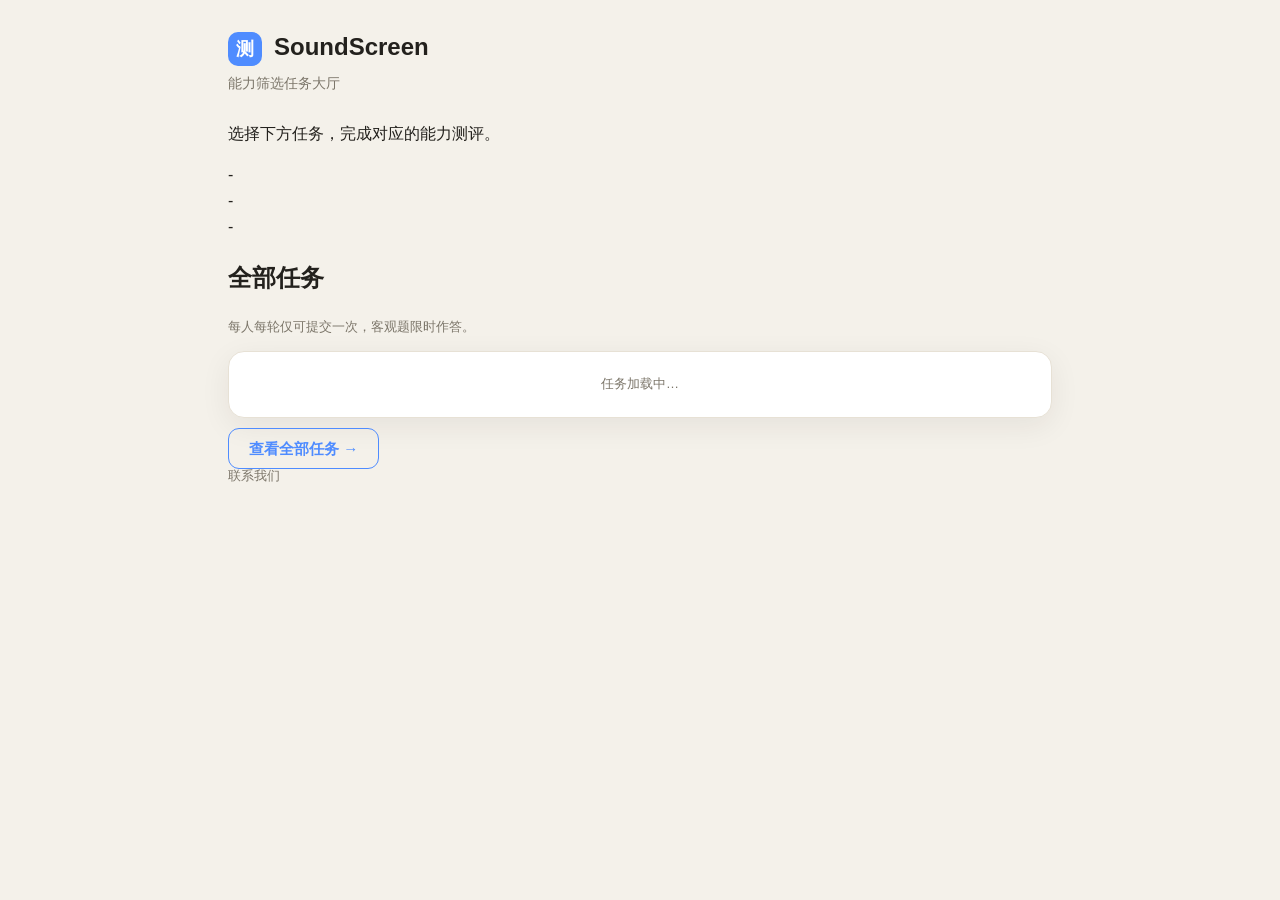
==== index.html @ 5fb43cf9 "feat: 前端静态壳页面（index/all/admin/admin-quiz/exam/review/contact）" ====
<!DOCTYPE html>
<html lang="zh-CN">
<head>
<meta charset="UTF-8">
<meta name="viewport" content="width=device-width, initial-scale=1.0">
<title>SoundScreen · 任务大厅</title>
<script src="js/theme.js"></script>
<link rel="stylesheet" href="css/app.css">
</head>
<body>
<div class="wrap">

  <header class="hero">
    <div class="brand"><span class="logo" id="hero-badge">测</span><h1 id="h1a">SoundScreen</h1></div>
    <p class="subtitle" id="h1b">能力筛选任务大厅</p>
    <p class="lede" id="lede">选择下方任务，完成对应的能力测评。</p>
  </header>

  <div class="stat-row">
    <div class="stat" id="stat-1">-</div>
    <div class="stat" id="stat-2">-</div>
    <div class="stat" id="stat-3">-</div>
  </div>

  <section class="tasks">
    <h2 id="tasks-title">全部任务</h2>
    <p class="muted" id="tasks-sub">每人每轮仅可提交一次，客观题限时作答。</p>
    <div id="task-grid" class="task-grid"><div class="card muted center">任务加载中…</div></div>
    <div class="more-row"><a class="btn ghost" href="all.html">查看全部任务 →</a></div>
  </section>

  <footer class="footer">
    <a class="muted" href="contact.html">联系我们</a>
    <span class="muted" id="foot-note"></span>
  </footer>
</div>
<script src="js/config.js"></script>
<script src="js/api.js"></script>
<script src="js/hall-common.js"></script>
<script src="js/hall.js"></script>
<script>
(function () {
  // 5. 首页文案：从后端 /api/site 读取（管理后台"页面设置"可编辑）
  // config.js 稍后加载，等 load 后取 apiBase，保证 GitHub Pages / file:// 均可访问
  function loadSite() {
    var base = (window.SP_CONFIG && window.SP_CONFIG.apiBase) || '';
    fetch(base + '/api/site').then(function (r) { return r.json(); }).then(function (d) {
      var s = (d && d.site) || {};
      function set(id, v) { var e = document.getElementById(id); if (e && v != null) e.textContent = v; }
      set('hero-badge', s.heroBadge);
      set('h1a', s.heroH1a); set('h1em', s.heroEm); set('h1b', s.heroH1b); set('h1c', s.heroH1c);
      set('lede', s.lede);
      set('tasks-title', s.tasksTitle); set('tasks-sub', s.tasksSub);
      set('stat-1', s.stat1); set('stat-2', s.stat2); set('stat-3', s.stat3);
    }).catch(function () {});
  }
  window.addEventListener('load', function () { setTimeout(loadSite, 120); });
})();
</script>
</body>
</html>
---- css/app.css ----
/* 双主题：:root=浅色（默认）；data-theme=dark 或系统深色 → 深色。 */
:root{
  --bg:#f4f1ea; --card:#ffffff; --panel:#fbf9f5; --input:#fdfcfa;
  --ink:#23211d; --ink2:#33302a; --req-c:#403c34; --sub:#7c766a; --line:#e7e1d5;
  --optkey-bg:#e9e3d7; --optkey-c:#6a6458; --th-bg:#faf7f1; --th-c:#6a6458; --faint:#9a9384;
  --prog:#e7e1d5; --ring-track:#e7e1d5; --ring-bg:#b6afa2;
  --mute-bg:#eee8dc; --mute-c:#8a8375; --warn-bg:#fffaf2;
  --signal:#4f8cff; --signal-d:#3a73d6; --ok:#2fa56a; --bad:#e0566f; --warn:#e8a33d;
  --radius:16px; --shadow:0 8px 30px rgba(40,35,25,.07);
}
:root[data-theme="dark"]{
  --bg:#0b0b0e; --card:#16161a; --panel:#131317; --input:#1c1c21;
  --ink:#e8e8ea; --ink2:#dcdcdf; --req-c:#c9c6c0; --sub:#9a9a9a; --line:rgba(255,255,255,.10);
  --optkey-bg:rgba(255,255,255,.09); --optkey-c:#b9b9bf; --th-bg:#1d1d22; --th-c:#b9b9bf; --faint:#8d8d93;
  --prog:rgba(255,255,255,.12); --ring-track:rgba(255,255,255,.12); --ring-bg:#3a3a40;
  --mute-bg:rgba(255,255,255,.08); --mute-c:#a9a9ae; --warn-bg:#201a10;
  --signal:#4f8cff; --signal-d:#6fa4ff; --ok:#37c77e; --bad:#f0657c; --warn:#f0b04d;
  --shadow:0 12px 34px rgba(0,0,0,.45);
}
@media (prefers-color-scheme: dark){
  :root:not([data-theme="light"]){
    --bg:#0b0b0e; --card:#16161a; --panel:#131317; --input:#1c1c21;
    --ink:#e8e8ea; --ink2:#dcdcdf; --req-c:#c9c6c0; --sub:#9a9a9a; --line:rgba(255,255,255,.10);
    --optkey-bg:rgba(255,255,255,.09); --optkey-c:#b9b9bf; --th-bg:#1d1d22; --th-c:#b9b9bf; --faint:#8d8d93;
    --prog:rgba(255,255,255,.12); --ring-track:rgba(255,255,255,.12); --ring-bg:#3a3a40;
    --mute-bg:rgba(255,255,255,.08); --mute-c:#a9a9ae; --warn-bg:#201a10;
    --signal:#4f8cff; --signal-d:#6fa4ff; --ok:#37c77e; --bad:#f0657c; --warn:#f0b04d;
    --shadow:0 12px 34px rgba(0,0,0,.45);
  }
}
body[data-type="sfx"]{ --signal:#22b89a; --signal-d:#17967c; }
:root[data-theme="dark"] body[data-type="sfx"]{ --signal:#2fc6a5; --signal-d:#5fdcc0; }
@media (prefers-color-scheme: dark){
  :root:not([data-theme="light"]) body[data-type="sfx"]{ --signal:#2fc6a5; --signal-d:#5fdcc0; }
}

*{box-sizing:border-box}
html,body{margin:0;padding:0}
body{background:var(--bg);color:var(--ink);font-family:-apple-system,BlinkMacSystemFont,"PingFang SC","Microsoft YaHei",Segoe UI,sans-serif;line-height:1.6;-webkit-font-smoothing:antialiased}
a{color:var(--signal);text-decoration:none}
.wrap{max-width:860px;margin:0 auto;padding:28px 18px 80px}
.wrap.narrow{max-width:720px}
.brand{display:flex;align-items:baseline;gap:12px;margin-bottom:6px}
.brand .logo{width:34px;height:34px;border-radius:10px;background:var(--signal);display:inline-flex;align-items:center;justify-content:center;color:#fff;font-weight:800;font-size:18px}
h1{font-size:24px;margin:0}
.subtitle{color:var(--sub);margin:2px 0 26px;font-size:14px}
.view{display:none}.view.active{display:block}
.card{background:var(--card);border:1px solid var(--line);border-radius:var(--radius);box-shadow:var(--shadow);padding:22px;margin-bottom:18px}
.task-card{display:block;cursor:pointer;transition:transform .12s,box-shadow .12s}
.task-card:hover{transform:translateY(-2px);box-shadow:0 14px 36px rgba(40,35,25,.12)}
.task-card h2{margin:0 0 4px;font-size:19px;display:flex;align-items:center;gap:10px}
.tag{font-size:12px;font-weight:600;color:#fff;background:var(--signal);border-radius:999px;padding:2px 10px;white-space:nowrap}
.tag.off{background:var(--mute-bg);color:var(--mute-c)}
.task-meta{display:flex;flex-wrap:wrap;gap:8px;margin:12px 0}
.chipmeta{font-size:12.5px;background:var(--bg);border:1px solid var(--line);border-radius:999px;padding:3px 11px;color:var(--sub)}
.req{margin:10px 0 0;padding-left:0;list-style:none}
.req li{position:relative;padding:5px 0 5px 22px;font-size:14px;color:var(--req-c)}
.req li:before{content:"";position:absolute;left:4px;top:13px;width:7px;height:7px;border-radius:50%;background:var(--signal)}
.btn{appearance:none;border:1px solid var(--signal);background:var(--signal);color:#fff;font-size:15px;font-weight:600;border-radius:11px;padding:11px 20px;cursor:pointer;transition:filter .12s}
.btn:hover{filter:brightness(1.05)}
.btn.ghost{background:transparent;color:var(--signal)}
.btn.block{width:100%;margin-top:10px}
.btn:disabled{opacity:.5;cursor:not-allowed}
.btn.small{padding:6px 13px;font-size:13px;border-radius:8px}
.input,textarea,select{width:100%;border:1px solid var(--line);border-radius:10px;padding:11px 13px;font-size:14.5px;font-family:inherit;background:var(--input);color:var(--ink)}
.input::placeholder,textarea::placeholder{color:var(--faint)}
textarea{min-height:120px;resize:vertical;line-height:1.6}
.field{margin-bottom:14px}
.field label{display:block;font-size:13.5px;font-weight:600;margin-bottom:6px;color:var(--req-c)}
.msg{display:none;color:var(--bad);font-size:13.5px;margin-top:8px}.msg.show{display:block}.msg.ok{color:var(--ok)}.msg.err{color:var(--bad)}
.muted{color:var(--sub);font-size:13px}
.center{text-align:center}
.steps{display:flex;gap:8px;margin:6px 0 22px;flex-wrap:wrap}
.steps span{flex:1;min-width:90px;text-align:center;font-size:12.5px;color:var(--sub);background:var(--card);border:1px solid var(--line);border-radius:999px;padding:6px 8px}
.steps span.on{background:var(--signal);color:#fff;border-color:var(--signal)}
.exambar{display:flex;gap:16px;align-items:center;justify-content:center;font-size:13.5px;color:var(--sub);margin-bottom:14px;flex-wrap:wrap}
.exambar b{font-variant-numeric:tabular-nums}
#p1-timer.urgent{color:var(--bad);font-weight:800}
/* 播放器 */
.player{display:flex;align-items:center;gap:12px;background:var(--panel);border:1px solid var(--line);border-radius:12px;padding:10px 12px;margin:10px 0}
.play-btn{flex:0 0 auto;width:42px;height:42px;border-radius:50%;border:none;background:var(--signal);color:#fff;cursor:pointer;display:flex;align-items:center;justify-content:center}
.play-btn svg{width:20px;height:20px}
.eq{display:none;gap:3px;align-items:flex-end;height:20px}.player.playing .eq{display:flex}
.eq span{width:3px;background:var(--signal);border-radius:2px;animation:eq 0.9s ease-in-out infinite alternate;height:6px}
.eq span:nth-child(2){animation-delay:.2s}.eq span:nth-child(3){animation-delay:.4s}.eq span:nth-child(4){animation-delay:.1s}.eq span:nth-child(5){animation-delay:.3s}
@keyframes eq{from{height:5px}to{height:18px}}
.pmeta{flex:1;min-width:0}
.plabel{font-size:12.5px;color:var(--sub);margin-bottom:4px}
.prog{height:16px;background:transparent;border-radius:99px;cursor:pointer;position:relative;display:flex;align-items:center;margin:4px 0}
.prog::before{content:'';position:absolute;left:0;right:0;top:50%;transform:translateY(-50%);height:5px;background:var(--prog);border-radius:99px;overflow:hidden}
.prog-fill{position:absolute;left:0;top:50%;transform:translateY(-50%);height:5px;width:0;background:var(--signal);border-radius:99px;z-index:1}
.ptime{font-size:11.5px;color:var(--faint);margin-top:3px;font-variant-numeric:tabular-nums}
/* 题目 */
.q-card{background:var(--card);border:1px solid var(--line);border-radius:var(--radius);padding:18px;margin-bottom:15px;box-shadow:var(--shadow)}
.q-head{display:flex;gap:11px;align-items:flex-start;margin-bottom:6px}
.q-index{flex:0 0 auto;width:26px;height:26px;border-radius:8px;background:var(--signal);color:#fff;font-weight:700;font-size:13.5px;display:flex;align-items:center;justify-content:center}
.q-title{font-weight:650;font-size:15px;padding-top:2px}
.opt{display:flex;align-items:center;gap:10px;width:100%;text-align:left;background:var(--panel);border:1px solid var(--line);border-radius:11px;padding:11px 13px;margin:7px 0;cursor:pointer;font-size:14.5px;color:var(--ink2)}
.opt .optkey{flex:0 0 auto;width:23px;height:23px;border-radius:6px;background:var(--optkey-bg);color:var(--optkey-c);font-weight:700;font-size:12.5px;display:flex;align-items:center;justify-content:center}
.opt.sel{border-color:var(--signal);background:rgba(79,140,255,.08)}
body[data-type="sfx"] .opt.sel{background:rgba(34,184,154,.1)}
.opt.sel .optkey{background:var(--signal);color:#fff}
.p2note{font-size:13px;color:var(--sub);background:var(--bg);border-radius:9px;padding:9px 12px;margin:8px 0}
.verdict{font-size:22px;font-weight:800;text-align:center;margin:6px 0}.verdict.pass{color:var(--ok)}.verdict.fail{color:var(--bad)}
.ring{width:118px;height:118px;border-radius:50%;display:flex;align-items:center;justify-content:center;font-size:24px;font-weight:800;margin:14px auto;color:#fff;background:var(--ring-bg)}
.ring.pass{background:conic-gradient(var(--ok) var(--p,0%),var(--ring-track) 0)}.ring.fail{background:conic-gradient(var(--bad) var(--p,0%),var(--ring-track) 0)}
.ring span{width:92px;height:92px;border-radius:50%;background:var(--card);color:var(--ink);display:flex;align-items:center;justify-content:center;font-size:20px}
.result-item{border:1px solid var(--line);border-radius:10px;padding:10px 13px;margin:8px 0;font-size:13.5px}
.result-item h3{margin:0 0 4px;font-size:14px}.result-item .rtxt{color:var(--ink2)}.result-item .rmeta{color:var(--sub);font-size:12.5px;margin-top:3px}
.result-item.good h3{color:var(--ok)}.result-item.bad h3{color:var(--bad)}
/* 视频 */
.vplayer{margin:10px 0}.vplayer .plabel{margin-bottom:6px}
.vvideo{width:100%;border-radius:12px;background:#000;max-height:420px}
.vph{background:var(--panel);border:1px dashed var(--line);border-radius:12px;padding:34px;text-align:center;color:var(--sub);font-size:13.5px}
/* 频谱标注 */
.spec-card .spec-sub{font-size:13px;color:var(--sub);margin:2px 0 4px}
.spec-wrap{position:relative;margin:10px 0 4px}
.spec-canvas{width:100%;height:120px;background:#211d18;border-radius:10px;touch-action:none;cursor:crosshair;display:block}
.spec-ticks{position:relative;height:18px;margin-top:2px}
.spec-ticks span{position:absolute;top:0;transform:translateX(-50%);font-size:10.5px;color:#9a9384;font-variant-numeric:tabular-nums}
.spec-labels{margin-top:8px}
.seg-empty{font-size:12.5px;color:var(--sub);padding:6px 2px}
.seg-item{display:flex;align-items:center;gap:9px;background:var(--panel);border:1px solid var(--line);border-radius:9px;padding:7px 11px;margin:6px 0;font-size:13px}
.seg-item .dot{width:11px;height:11px;border-radius:3px}
.seg-item .seg-txt{font-variant-numeric:tabular-nums}
.seg-del{margin-left:6px;border:none;background:transparent;color:var(--bad);font-size:17px;cursor:pointer;line-height:1}
.spec-pending{border:1px dashed var(--warn);border-radius:10px;padding:10px 12px;margin:8px 0;background:var(--warn-bg)}
.chips{display:flex;flex-wrap:wrap;gap:7px;margin:7px 0}
.chip{border:1px solid var(--signal);color:var(--signal);background:transparent;border-radius:999px;padding:5px 13px;font-size:13px;cursor:pointer}
.pendrow{display:flex;gap:8px}.pendinp{flex:1}.pendok{flex:0 0 auto}
/* 结果 / 码 */
.codebox{font-size:30px;font-weight:800;letter-spacing:4px;text-align:center;color:var(--signal);font-variant-numeric:tabular-nums;margin:8px 0}
.result-txt{min-height:150px;font-family:ui-monospace,Menlo,monospace;font-size:12.5px}
/* 后台 */
.tabs{display:flex;gap:8px;margin-bottom:18px;flex-wrap:wrap}
.tabs button{border:1px solid var(--line);background:var(--card);border-radius:10px;padding:8px 16px;cursor:pointer;font-size:14px;color:var(--ink)}
.tabs button.on{background:var(--signal);color:#fff;border-color:var(--signal)}
table{width:100%;border-collapse:collapse;font-size:13.5px;background:var(--card);border-radius:12px;overflow:hidden}
th,td{text-align:left;padding:10px 12px;border-bottom:1px solid var(--line);vertical-align:top}
th{background:var(--th-bg);font-size:12.5px;color:var(--th-c)}
tr:last-child td{border-bottom:none}
.pill{font-size:11.5px;border-radius:999px;padding:2px 9px;font-weight:600}
.pill.on{background:rgba(47,165,106,.15);color:var(--ok)}.pill.off{background:var(--mute-bg);color:var(--mute-c)}
.pill.fail{background:rgba(224,86,111,.13);color:var(--bad)}.pill.hard{background:rgba(232,163,61,.18);color:#b9791f}.pill.warn{background:rgba(232,163,61,.14);color:#b9791f}
.toolbar{display:flex;gap:10px;flex-wrap:wrap;margin-bottom:14px;align-items:center}
.toolbar .input{width:auto;flex:1;min-width:180px}
.kv{display:grid;grid-template-columns:120px 1fr;gap:6px 12px;font-size:13.5px;margin:8px 0}
.kv b{color:var(--sub);font-weight:600}
.ans-block{border-left:3px solid var(--line);padding:8px 12px;margin:8px 0;background:var(--panel);border-radius:0 9px 9px 0}
.ans-block.good{border-left-color:var(--ok)}.ans-block.bad{border-left-color:var(--bad)}
.score-in{width:74px}
.footer-nav{display:flex;justify-content:space-between;align-items:center;margin-top:8px}
@media(max-width:560px){.kv{grid-template-columns:1fr}.wrap{padding:18px 12px 60px}}
@media print{
  .no-print{display:none!important}
  html,body{background:#fff!important;color:#000!important}
  .card{background:#fff!important;box-shadow:none;border:1px solid #ddd}
  .opt,.ans-block,.seg-item,.player,.p2note,.spec-pending,.input,textarea,select{background:#fff!important;color:#000!important;border-color:#ddd}
  .optkey,.ring span,.seg-item .dot,.chipmeta,.steps span{background:#eee!important;color:#333!important}
  th{background:#f5f5f5!important;color:#333!important}
  .codebox,.verdict,.q-index,.q-title,.result-item .rtxt,.req li,.field label{color:#000!important}
  .result-item,.seg-item,.ans-block{border-color:#ddd!important}
}

/* A/B 盲测题 */
.ab-card .ab-prompt{margin:8px 0 12px;padding:10px 12px;background:var(--panel);border-radius:10px}
.ab-domain{display:inline-block;font-size:11.5px;font-weight:600;padding:2px 9px;border-radius:999px;background:var(--signal);color:#fff;margin-bottom:6px}
.ab-prompt-text{font-size:13.5px;line-height:1.55;color:var(--ink)}
.ab-players{display:grid;grid-template-columns:1fr 1fr;gap:12px;margin-bottom:14px}
.ab-col-label{font-size:13px;font-weight:600;margin-bottom:6px;text-align:center}
.ab-ask{margin:10px 0;padding:10px 0;border-top:1px dashed var(--line)}
.ab-ask-label{font-size:13.5px;font-weight:600;margin-bottom:8px;line-height:1.45}
.ab-opts{display:flex;gap:8px;flex-wrap:wrap}
.ab-opt{flex:1;min-width:110px}
.ab-sat-block{margin-top:12px;padding-top:10px;border-top:1px solid var(--line)}
.ab-sat-row{margin-bottom:12px}
.ab-sat-label{font-size:13px;font-weight:600;margin-bottom:6px}
.ab-note{margin-top:8px;width:100%;min-height:56px;font-size:13px}
@media(max-width:720px){.ab-players{grid-template-columns:1fr}}
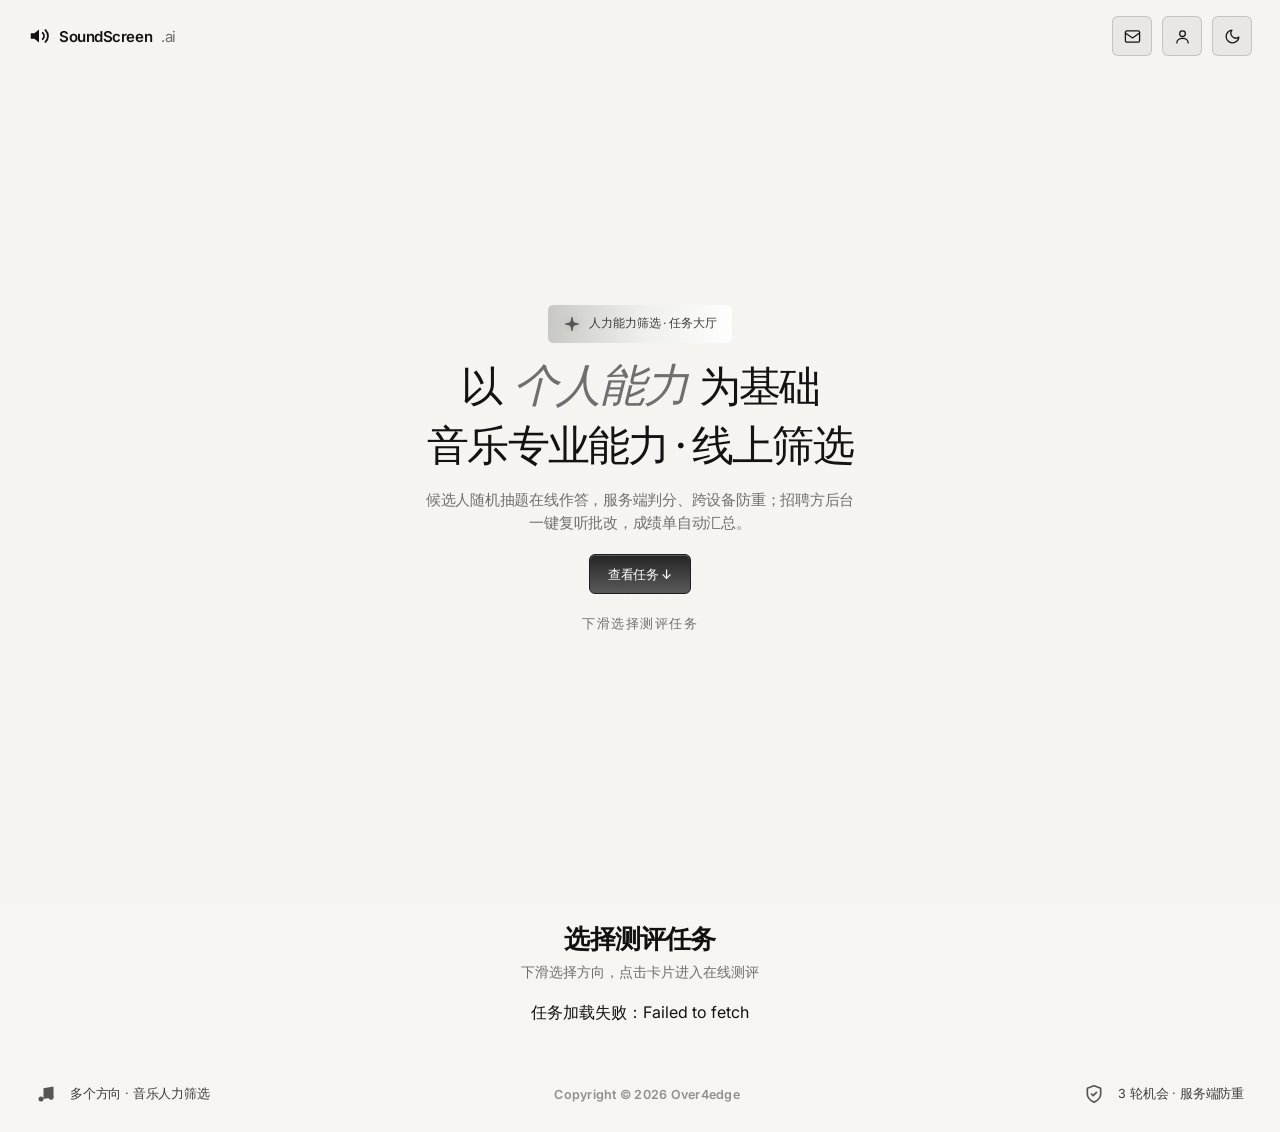
==== commit e9a69045: "fix: 覆盖推送真实 index.html（完整双主题/动态背景/任务列表）" ====
--- a/index.html
+++ b/index.html
@@ -3,43 +3,747 @@
 <head>
 <meta charset="UTF-8">
 <meta name="viewport" content="width=device-width, initial-scale=1.0">
-<title>SoundScreen · 任务大厅</title>
-<script src="js/theme.js"></script>
-<link rel="stylesheet" href="css/app.css">
+<title>SoundScreen — 音乐与音效人力能力筛选</title>
+<link rel="icon" href="data:image/svg+xml,%3Csvg xmlns='http://www.w3.org/2000/svg' viewBox='0 0 24 24' fill='%239a9a9a'%3E%3Cpath d='M3 9v6h4l5 4V5L7 9H3z'/%3E%3Cpath d='M16 8.5a5 5 0 0 1 0 7' fill='none' stroke='%239a9a9a' stroke-width='2' stroke-linecap='round'/%3E%3Cpath d='M19 5.5a9 9 0 0 1 0 13' fill='none' stroke='%239a9a9a' stroke-width='2' stroke-linecap='round'/%3E%3C/svg%3E">
+<link rel="preconnect" href="https://fonts.googleapis.com">
+<link rel="preconnect" href="https://fonts.gstatic.com" crossorigin>
+<link rel="stylesheet" media="print" onload="this.media='all'" href="https://fonts.googleapis.com/css2?family=Inter:ital,opsz,wght@0,14..32,100..900&family=Instrument+Serif:ital@1&display=swap">
+<noscript><link rel="stylesheet" href="https://fonts.googleapis.com/css2?family=Inter:ital,opsz,wght@0,14..32,100..900&family=Instrument+Serif:ital@1&display=swap"></noscript>
+<style>
+/* ---- 双主题：:root=浅色（默认）；data-theme=dark 或系统深色 → 深色 ---- */
+html, body { background: var(--bg) !important; color: var(--text); }
+
+:root {
+  --bg: #f6f5f1;
+  --text: #111111;
+  --muted: #6e6e6e;
+  --stat: #3c3c3c;
+  --border: rgba(0,0,0,0.16);
+  --border-soft: rgba(0,0,0,0.10);
+  --nav-border: rgba(0,0,0,0.18);
+  --nav-bg: linear-gradient(105deg, #ffffff 0%, #e9e9e6 48%, #cfcfca 100%);
+  --nav-c: #222222;
+  --nav-border-h: rgba(0,0,0,0.32);
+  --nav-bg-h: linear-gradient(105deg, #ffffff 0%, #f0f0ed 45%, #b9b9b2 100%);
+  --nav-shadow: 0 0 18px rgba(90,100,140,0.16);
+  --nav-shine: rgba(0,0,0,0.08);
+  --btn-shine: rgba(255,255,255,0.5);
+  --solid-bg: linear-gradient(180deg, #222222 0%, #3d3d3d 48%, #585858 100%);
+  --solid-c: #ffffff;
+  --solid-border: #1c1c1c;
+  --solid-bg-h: linear-gradient(180deg, #111111 0%, #2c2c2c 42%, #4a4a4a 100%);
+  --solid-border-h: #000000;
+  --solid-shadow: inset 0 1px 0 rgba(255,255,255,0.18), 0 0 22px rgba(110,130,190,0.30), 0 8px 18px rgba(0,0,0,0.16);
+  --ghost-bg: linear-gradient(135deg, rgba(255,255,255,0.65), rgba(255,255,255,0.25) 50%, rgba(180,190,220,0.28));
+  --ghost-c: #1a1a1a;
+  --ghost-border: rgba(0,0,0,0.20);
+  --ghost-bg-h: linear-gradient(135deg, rgba(255,255,255,0.9), rgba(255,255,255,0.4) 48%, rgba(190,205,240,0.5));
+  --ghost-border-h: rgba(0,0,0,0.4);
+  --ghost-shadow: 0 0 20px rgba(120,150,220,0.20);
+  --hero-ghost-bg: linear-gradient(135deg, rgba(255,255,255,0.75), rgba(255,255,255,0.30) 46%, rgba(185,200,235,0.35));
+  --hero-ghost-border: rgba(0,0,0,0.22);
+  --badge-bg: linear-gradient(90deg, #c9c9c4 0%, #f0f0ec 52%, #ffffff 100%);
+  --badge-c: #3a3a3a;
+  --badge-star-c: #555555;
+  --h1-c: #111111;
+  --em-c: #6e6e6e;
+  --lede-c: #6e6e6e;
+  --hero-bg:
+    radial-gradient(120% 60% at 50% 8%, rgba(120,140,190,0.10) 0%, rgba(120,140,190,0) 55%),
+    radial-gradient(90% 55% at 50% 108%, rgba(110,140,210,0.10) 0%, rgba(0,0,0,0) 60%),
+    #f6f5f1;
+  --burger-bg: rgba(0,0,0,0.05);
+  --burger-bar: #111111;
+  --menu-backdrop: rgba(240,240,237,0.45);
+  --stat-icon: #555555;
+  --card-bg: rgba(255,255,255,0.72);
+  --card-line: rgba(0,0,0,0.12);
+  --card-shadow: 0 10px 30px rgba(30,35,60,0.08);
+  --orb-1: radial-gradient(circle, rgba(96,120,214,0.34) 0%, transparent 62%);
+  --orb-2: radial-gradient(circle, rgba(178,116,222,0.28) 0%, transparent 60%);
+  --orb-3: radial-gradient(circle, rgba(82,182,214,0.26) 0%, transparent 60%);
+  --wave-c: rgba(96,120,214,0.22);
+  --logo: 15.5px;
+  --logo-mark: 22px;
+  --nav: 14px;
+  --nav-h: 40px;
+  --btn: 13.5px;
+  --btn-h: 40px;
+  --hero-btn-h: 42px;
+  --h1: 48px;
+  --lede: 15.5px;
+  --badge: 12.5px;
+  --stat-size: 13.5px;
+  --header-y: 22px;
+  --header-x: 40px;
+  --stats-x: 72px;
+  --stats-y: 36px;
+  --hero-gap: 64px;
+  --copy-max: 860px;
+  --lede-max: 470px;
+}
+:root[data-theme="dark"]{
+  --bg: #000000;
+  --text: #ffffff;
+  --muted: #9a9a9a;
+  --stat: #d8d8d8;
+  --border: rgba(255,255,255,0.16);
+  --border-soft: rgba(255,255,255,0.12);
+  --nav-border: rgba(198,198,198,0.55);
+  --nav-bg: linear-gradient(105deg, #050505 0%, #2a2a2a 48%, #4a4a4a 100%);
+  --nav-c: #f3f3f3;
+  --nav-border-h: rgba(235,235,235,0.9);
+  --nav-bg-h: linear-gradient(105deg, #111111 0%, #3a3a3a 45%, #6a6a6a 100%);
+  --nav-shadow: 0 0 18px rgba(200,210,230,0.18);
+  --nav-shine: rgba(255,255,255,0.16);
+  --btn-shine: rgba(255,255,255,0.45);
+  --solid-bg: linear-gradient(180deg, #ffffff 0%, #e7e7e7 48%, #cfcfcf 100%);
+  --solid-c: #111111;
+  --solid-border: #ffffff;
+  --solid-bg-h: linear-gradient(180deg, #ffffff 0%, #f3f6ff 42%, #d5def2 100%);
+  --solid-border-h: #f2f6ff;
+  --solid-shadow: inset 0 1px 0 #ffffff, 0 0 22px rgba(186,208,255,0.35), 0 8px 18px rgba(255,255,255,0.12);
+  --ghost-bg: linear-gradient(135deg, rgba(255,255,255,0.1), rgba(0,0,0,0.45) 50%, rgba(160,175,200,0.08));
+  --ghost-c: #ffffff;
+  --ghost-border: rgba(198,198,198,0.45);
+  --ghost-bg-h: linear-gradient(135deg, rgba(210,225,255,0.18), rgba(0,0,0,0.35) 48%, rgba(180,195,220,0.16));
+  --ghost-border-h: rgba(220,230,255,0.75);
+  --ghost-shadow: inset 0 1px 0 rgba(255,255,255,0.22), 0 0 20px rgba(170,200,255,0.22);
+  --hero-ghost-bg: linear-gradient(135deg, rgba(255,255,255,0.12), rgba(0,0,0,0.5) 46%, rgba(150,170,200,0.1));
+  --hero-ghost-border: rgba(198,198,198,0.55);
+  --badge-bg: linear-gradient(90deg, #7d7d7d 0%, #2a2a2a 52%, #0a0a0a 100%);
+  --badge-c: #f2f2f2;
+  --badge-star-c: #ffffff;
+  --h1-c: #ffffff;
+  --em-c: #9a9a9a;
+  --lede-c: #9a9a9a;
+  --hero-bg:
+    radial-gradient(120% 60% at 50% 8%, rgba(255,255,255,0.055) 0%, rgba(255,255,255,0) 55%),
+    radial-gradient(90% 55% at 50% 108%, rgba(120,150,220,0.07) 0%, rgba(0,0,0,0) 60%),
+    #000000;
+  --burger-bg: rgba(8,8,8,0.55);
+  --burger-bar: #ffffff;
+  --menu-backdrop: rgba(8,8,8,0.42);
+  --stat-icon: #e8e8e8;
+  --card-bg: rgba(255,255,255,0.045);
+  --card-line: rgba(255,255,255,0.12);
+  --card-shadow: 0 10px 34px rgba(0,0,0,0.45);
+  --orb-1: radial-gradient(circle, rgba(88,108,214,0.30) 0%, transparent 62%);
+  --orb-2: radial-gradient(circle, rgba(168,106,214,0.24) 0%, transparent 60%);
+  --orb-3: radial-gradient(circle, rgba(74,172,214,0.22) 0%, transparent 60%);
+  --wave-c: rgba(120,140,220,0.24);
+}
+@media (prefers-color-scheme: dark){
+  :root:not([data-theme="light"]){
+    --bg: #000000;
+    --text: #ffffff;
+    --muted: #9a9a9a;
+    --stat: #d8d8d8;
+    --border: rgba(255,255,255,0.16);
+    --border-soft: rgba(255,255,255,0.12);
+    --nav-border: rgba(198,198,198,0.55);
+    --nav-bg: linear-gradient(105deg, #050505 0%, #2a2a2a 48%, #4a4a4a 100%);
+    --nav-c: #f3f3f3;
+    --nav-border-h: rgba(235,235,235,0.9);
+    --nav-bg-h: linear-gradient(105deg, #111111 0%, #3a3a3a 45%, #6a6a6a 100%);
+    --nav-shadow: 0 0 18px rgba(200,210,230,0.18);
+    --nav-shine: rgba(255,255,255,0.16);
+    --btn-shine: rgba(255,255,255,0.45);
+    --solid-bg: linear-gradient(180deg, #ffffff 0%, #e7e7e7 48%, #cfcfcf 100%);
+    --solid-c: #111111;
+    --solid-border: #ffffff;
+    --solid-bg-h: linear-gradient(180deg, #ffffff 0%, #f3f6ff 42%, #d5def2 100%);
+    --solid-border-h: #f2f6ff;
+    --solid-shadow: inset 0 1px 0 #ffffff, 0 0 22px rgba(186,208,255,0.35), 0 8px 18px rgba(255,255,255,0.12);
+    --ghost-bg: linear-gradient(135deg, rgba(255,255,255,0.1), rgba(0,0,0,0.45) 50%, rgba(160,175,200,0.08));
+    --ghost-c: #ffffff;
+    --ghost-border: rgba(198,198,198,0.45);
+    --ghost-bg-h: linear-gradient(135deg, rgba(210,225,255,0.18), rgba(0,0,0,0.35) 48%, rgba(180,195,220,0.16));
+    --ghost-border-h: rgba(220,230,255,0.75);
+    --ghost-shadow: inset 0 1px 0 rgba(255,255,255,0.22), 0 0 20px rgba(170,200,255,0.22);
+    --hero-ghost-bg: linear-gradient(135deg, rgba(255,255,255,0.12), rgba(0,0,0,0.5) 46%, rgba(150,170,200,0.1));
+    --hero-ghost-border: rgba(198,198,198,0.55);
+    --badge-bg: linear-gradient(90deg, #7d7d7d 0%, #2a2a2a 52%, #0a0a0a 100%);
+    --badge-c: #f2f2f2;
+    --badge-star-c: #ffffff;
+    --h1-c: #ffffff;
+    --em-c: #9a9a9a;
+    --lede-c: #9a9a9a;
+    --hero-bg:
+      radial-gradient(120% 60% at 50% 8%, rgba(255,255,255,0.055) 0%, rgba(255,255,255,0) 55%),
+      radial-gradient(90% 55% at 50% 108%, rgba(120,150,220,0.07) 0%, rgba(0,0,0,0) 60%),
+      #000000;
+    --burger-bg: rgba(8,8,8,0.55);
+    --burger-bar: #ffffff;
+    --menu-backdrop: rgba(8,8,8,0.42);
+    --stat-icon: #e8e8e8;
+    --card-bg: rgba(255,255,255,0.045);
+    --card-line: rgba(255,255,255,0.12);
+    --card-shadow: 0 10px 34px rgba(0,0,0,0.45);
+    --orb-1: radial-gradient(circle, rgba(88,108,214,0.30) 0%, transparent 62%);
+    --orb-2: radial-gradient(circle, rgba(168,106,214,0.24) 0%, transparent 60%);
+    --orb-3: radial-gradient(circle, rgba(74,172,214,0.22) 0%, transparent 60%);
+    --wave-c: rgba(120,140,220,0.24);
+  }
+}
+
+* { box-sizing: border-box; margin: 0; padding: 0; }
+html { scroll-behavior: smooth; }
+body {
+  -webkit-font-smoothing: antialiased;
+  -moz-osx-font-smoothing: grayscale;
+  text-rendering: optimizeLegibility;
+  overflow-x: hidden;
+  position: relative;
+  font-family: "Inter", system-ui, -apple-system, BlinkMacSystemFont, "Segoe UI", "PingFang SC", "Microsoft YaHei", sans-serif;
+}
+a { color: inherit; text-decoration: none; }
+button { font-family: inherit; }
+
+/* ---- 层级：grain > page > bg-anim > hero-photo ---- */
+.grain {
+  position: fixed; inset: 0; z-index: 100; pointer-events: none;
+  opacity: 0.045;
+  background-image: url("data:image/svg+xml,%3Csvg xmlns='http://www.w3.org/2000/svg' width='120' height='120'%3E%3Cfilter id='n'%3E%3CfeTurbulence type='fractalNoise' baseFrequency='0.9' numOctaves='2'/%3E%3C/filter%3E%3Crect width='120' height='120' filter='url(%23n)' opacity='0.6'/%3E%3C/svg%3E");
+}
+.hero-photo {
+  position: fixed; inset: 0; z-index: 0;
+  background: var(--hero-bg);
+}
+
+/* ---- 动态背景：漂移光斑 + 声波环 ---- */
+.bg-anim { position: fixed; inset: 0; z-index: 0; pointer-events: none; overflow: hidden; }
+.orb { position: absolute; border-radius: 50%; filter: blur(72px); will-change: transform; }
+.orb-1 {
+  width: 54vmax; height: 54vmax; left: -14vmax; top: -16vmax;
+  background: var(--orb-1);
+  animation: drift1 36s ease-in-out infinite alternate;
+}
+.orb-2 {
+  width: 46vmax; height: 46vmax; right: -12vmax; top: 26vmax;
+  background: var(--orb-2);
+  animation: drift2 44s ease-in-out infinite alternate;
+}
+.orb-3 {
+  width: 40vmax; height: 40vmax; left: 20vmax; bottom: -18vmax;
+  background: var(--orb-3);
+  animation: drift3 40s ease-in-out infinite alternate;
+}
+@keyframes drift1 { from { transform: translate(0,0) scale(1); } to { transform: translate(10vmax,8vmax) scale(1.2); } }
+@keyframes drift2 { from { transform: translate(0,0) scale(1); } to { transform: translate(-9vmax,6vmax) scale(1.12); } }
+@keyframes drift3 { from { transform: translate(0,0) scale(1); } to { transform: translate(7vmax,-7vmax) scale(1.22); } }
+.wave {
+  position: absolute; left: 50%; top: 40%; width: 26vmin; height: 26vmin;
+  margin: -13vmin 0 0 -13vmin;
+  border: 1.5px solid var(--wave-c); border-radius: 50%;
+  animation: wave 8s ease-out infinite;
+}
+.wave-2 { animation-delay: 4s; }
+@keyframes wave {
+  0% { transform: scale(0.35); opacity: 0.75; }
+  100% { transform: scale(2.7); opacity: 0; }
+}
+
+.page {
+  position: relative; z-index: 1;
+  display: block;
+  min-height: 100vh; min-height: 100dvh;
+  background: var(--bg);
+}
+
+/* ---- Header: 三列网格 ---- */
+.header {
+  display: grid; grid-template-columns: 1fr auto 1fr;
+  align-items: center;
+  padding: var(--header-y) var(--header-x) 10px;
+  z-index: 50; position: relative;
+}
+.logo {
+  display: inline-flex; align-items: center; gap: 9px;
+  justify-self: start;
+  font-size: var(--logo); font-weight: 600; letter-spacing: -0.03em; color: var(--text);
+  white-space: nowrap;
+}
+.logo svg { width: var(--logo-mark); height: var(--logo-mark); flex: 0 0 auto; }
+.logo-suffix { font-weight: 400; color: var(--muted); }
+
+.site-nav {
+  display: flex; align-items: center; gap: 8px;
+  justify-self: center;
+}
+.nav-pill {
+  height: var(--nav-h); padding: 0 18px; border-radius: 7px;
+  overflow: hidden; position: relative;
+  display: inline-flex; align-items: center; justify-content: center;
+  border: 1px solid var(--nav-border);
+  background: var(--nav-bg);
+  color: var(--nav-c); font-size: var(--nav); font-weight: 400;
+  letter-spacing: -0.01em; white-space: nowrap;
+  transition: background 0.35s ease, border-color 0.35s ease, box-shadow 0.35s ease;
+}
+.nav-pill::before {
+  content: ""; position: absolute; inset: 0;
+  background: linear-gradient(115deg, transparent 30%, var(--nav-shine) 50%, transparent 70%);
+  transform: translateX(-120%);
+  transition: transform 0.6s ease;
+}
+.nav-pill:hover { transform: none; }
+.nav-pill:hover::before { transform: translateX(120%); }
+.nav-pill:hover {
+  border-color: var(--nav-border-h);
+  background: var(--nav-bg-h);
+  box-shadow: var(--nav-shadow);
+}
+
+/* ---- 主题切换按钮 ---- */
+.header-right { display: flex; align-items: center; gap: 10px; justify-self: end; }
+.theme-btn {
+  width: 40px; height: 40px; border-radius: 6px;
+  border: 1px solid var(--border); background: var(--burger-bg);
+  cursor: pointer; display: inline-flex; align-items: center; justify-content: center;
+  color: var(--text); transition: border-color 0.2s ease, background 0.2s ease;
+}
+.theme-btn:hover { border-color: var(--nav-border-h); background: rgba(128,128,128,0.14); }
+.theme-btn svg { width: 17px; height: 17px; }
+.theme-btn .ic-sun { display: none; }
+:root[data-theme="dark"] .theme-btn .ic-sun { display: block; }
+:root[data-theme="dark"] .theme-btn .ic-moon { display: none; }
+@media (prefers-color-scheme: dark){
+  :root:not([data-theme="light"]) .theme-btn .ic-sun { display: block; }
+  :root:not([data-theme="light"]) .theme-btn .ic-moon { display: none; }
+}
+
+/* ---- 按钮语言 ---- */
+.btn {
+  position: relative; isolation: isolate; overflow: hidden;
+  display: inline-flex; align-items: center; justify-content: center;
+  height: var(--btn-h); padding: 0 16px; border-radius: 6px;
+  font-size: var(--btn); font-weight: 500; letter-spacing: -0.02em; line-height: 1;
+  white-space: nowrap; cursor: pointer;
+  transition: background 0.35s ease, border 0.35s ease, box-shadow 0.35s ease, color 0.35s ease, filter 0.35s ease;
+}
+.btn::after {
+  content: ""; position: absolute; inset: 0; z-index: -1;
+  background: linear-gradient(115deg, transparent 20%, var(--btn-shine) 48%, transparent 76%);
+  transform: translateX(-130%);
+  transition: transform 0.65s ease;
+}
+.btn:hover::after { transform: translateX(130%); }
+
+.btn-solid {
+  background: var(--solid-bg);
+  color: var(--solid-c); border: 1px solid var(--solid-border);
+  box-shadow: inset 0 1px 0 rgba(255,255,255,0.25);
+}
+.btn-solid:hover {
+  background: var(--solid-bg-h);
+  border-color: var(--solid-border-h);
+  box-shadow: var(--solid-shadow);
+}
+.btn-ghost {
+  background: var(--ghost-bg);
+  color: var(--ghost-c); border: 1px solid var(--ghost-border);
+  box-shadow: inset 0 1px 0 rgba(255,255,255,0.2);
+}
+.btn-ghost:hover {
+  background: var(--ghost-bg-h);
+  border-color: var(--ghost-border-h);
+  box-shadow: var(--ghost-shadow);
+}
+
+.burger {
+  display: none; position: relative; z-index: 60;
+  width: 42px; height: 42px; border-radius: 6px;
+  border: 1px solid var(--border); background: var(--burger-bg);
+  cursor: pointer; align-items: center; justify-content: center;
+  transition: border-color 0.2s ease, background 0.2s ease;
+}
+.burger:hover { border-color: var(--nav-border-h); background: rgba(128,128,128,0.14); }
+.burger .bar { display: block; width: 16px; height: 1.5px; background: var(--burger-bar); border-radius: 1px; transition: transform 0.25s ease, opacity 0.2s ease; }
+.burger .bar + .bar { margin-top: 5px; }
+body.menu-open .burger .bar:nth-child(1) { transform: translateY(6.5px) rotate(45deg); }
+body.menu-open .burger .bar:nth-child(2) { opacity: 0; }
+body.menu-open .burger .bar:nth-child(3) { transform: translateY(-6.5px) rotate(-45deg); }
+
+/* ---- Hero（首屏） ---- */
+.hero {
+  display: flex; align-items: center; justify-content: center;
+  min-height: calc(100dvh - 70px);
+  padding: 24px 24px var(--hero-gap);
+}
+.hero-copy {
+  position: relative; z-index: 1;
+  display: flex; flex-direction: column; align-items: center; text-align: center;
+  max-width: var(--copy-max); width: 100%;
+}
+.badge {
+  display: inline-flex; align-items: center; gap: 8px;
+  margin-bottom: 22px; padding: 9px 15px; border: 0; border-radius: 5px;
+  background: var(--badge-bg);
+  color: var(--badge-c); font-size: var(--badge); font-weight: 400; letter-spacing: -0.01em;
+  white-space: nowrap;
+}
+.badge-star { width: 18px; height: 20px; flex: 0 0 auto; filter: drop-shadow(0 0 3px rgba(128,128,128,0.35)); }
+h1 {
+  font-family: "Inter", system-ui, -apple-system, BlinkMacSystemFont, "Segoe UI", "PingFang SC", "Microsoft YaHei", sans-serif;
+  font-weight: 500; letter-spacing: -0.045em; line-height: 1.12; color: var(--h1-c);
+  font-size: var(--h1);
+  display: flex; flex-direction: column; align-items: center;
+}
+.headline-line { display: block; overflow: hidden; padding: 0.06em 0.15em 0.14em; }
+h1 em {
+  font-family: "Instrument Serif", "Times New Roman", Times, serif;
+  font-style: italic; font-weight: 400; font-size: 1.08em; letter-spacing: -0.03em;
+  color: var(--em-c); padding: 0 0.08em;
+}
+.lede {
+  max-width: var(--lede-max); margin-top: 18px;
+  color: var(--lede-c); font-size: var(--lede); font-weight: 400;
+  line-height: 1.55; letter-spacing: -0.015em;
+}
+.hero-actions { display: flex; flex-wrap: wrap; justify-content: center; gap: 10px; margin-top: 26px; }
+.hero-actions .btn { height: var(--hero-btn-h); padding: 0 18px; }
+.hero-actions .btn-ghost {
+  background: var(--hero-ghost-bg);
+  border: 1px solid var(--hero-ghost-border);
+  backdrop-filter: blur(16px); -webkit-backdrop-filter: blur(16px);
+}
+.hero-actions .btn-ghost:hover {
+  box-shadow: 0 0 24px rgba(120,150,220,0.25);
+  border-color: var(--ghost-border-h);
+}
+.hero-actions .btn-solid:hover { box-shadow: var(--solid-shadow); }
+.scroll-hint {
+  margin-top: 22px; font-size: 12.5px; letter-spacing: 0.12em; color: var(--muted);
+  animation: hint-bob 2.2s ease-in-out infinite;
+}
+@keyframes hint-bob { 0%, 100% { transform: translateY(0); } 50% { transform: translateY(6px); } }
+
+/* ---- 任务列表（下滑展示 · 方块卡片） ---- */
+.tasks {
+  position: relative; z-index: 1;
+  max-width: 1500px; margin: 0 auto;
+  padding: 26px var(--header-x) 60px;
+}
+.tasks-head { text-align: center; margin-bottom: 20px; }
+.tasks-head h2 { font-size: 26px; font-weight: 600; letter-spacing: -0.03em; }
+.tasks-head p { margin-top: 6px; font-size: 14px; color: var(--muted); }
+.task-grid {
+  display: flex;
+  flex-wrap: wrap;
+  justify-content: center;
+  max-width: 1300px;
+  margin: 0 auto;
+  gap: 12px;
+  transition: opacity 0.2s ease, transform 0.2s ease;
+}
+.task-grid.pg-out { opacity: 0; transform: translateY(12px); }
+.task-card { animation: card-in 0.5s cubic-bezier(0.16, 1, 0.3, 1) backwards; animation-delay: var(--d, 0s); }
+@keyframes card-in { from { opacity: 0; transform: translateY(18px); } to { opacity: 1; transform: translateY(0); } }
+.task-card {
+  display: flex; flex-direction: column;
+  width: calc((100% - 48px) / 5);
+  flex: 0 0 auto;
+  background: var(--card-bg);
+  border: 1px solid var(--card-line);
+  border-radius: 14px;
+  padding: 14px 13px 12px;
+  box-shadow: var(--card-shadow);
+  transition: transform 0.18s ease, box-shadow 0.18s ease, border-color 0.18s ease;
+}
+.task-card:hover { transform: translateY(-3px); box-shadow: 0 16px 38px rgba(20,25,55,0.14); border-color: var(--nav-border-h); }
+.task-card h2 { margin: 0 0 6px; font-size: 16.5px; font-weight: 600; }
+.task-card .tag-wrap { margin: 0 0 4px; }
+.task-card .tag-wrap .tag { display: inline-flex; }
+.task-card .subtitle { color: var(--muted); margin: 2px 0 8px; font-size: 13px; font-weight: 500; }
+.task-card .task-meta { margin: 10px 0 2px; display: flex; flex-wrap: wrap; gap: 6px; }
+.task-card .req { margin: 8px 0 12px; }
+.task-card .btn { margin-top: auto; height: 36px; font-size: 13px; font-weight: 600; }
+.tag { font-size: 11.5px; font-weight: 700; letter-spacing: 0.04em; color: #fff; background: var(--signal, #4a7cff); border-radius: 999px; padding: 2px 9px; white-space: nowrap; }
+.chipmeta { font-size: 11.5px; font-weight: 600; background: var(--bg); border: 1px solid var(--line); border-radius: 999px; padding: 2px 9px; color: var(--sub); white-space: nowrap; }
+.req { margin: 10px 0 0; padding-left: 0; list-style: none; }
+.req li { position: relative; padding: 4px 0 4px 20px; font-size: 13px; font-weight: 500; color: var(--req-c); }
+.req li:before { content: ""; position: absolute; left: 4px; top: 12px; width: 7px; height: 7px; border-radius: 50%; background: var(--signal, #4a7cff); }
+.more-card {
+  cursor: pointer; align-items: center; justify-content: center; text-align: center;
+  border-style: dashed; min-height: 132px; color: var(--muted);
+}
+.more-card:hover { transform: translateY(-3px); border-color: var(--nav-border-h); color: var(--text); }
+.more-inner { display: flex; flex-direction: column; align-items: center; gap: 8px; font-size: 13.5px; }
+.more-plus { font-size: 30px; line-height: 1; font-weight: 300; }
+
+/* ---- Stats ---- */
+.stats {
+  position: relative; z-index: 1;
+  display: flex; align-items: center; justify-content: space-between; gap: 24px;
+  padding: 0 var(--stats-x) var(--stats-y);
+  padding-bottom: max(var(--stats-y), env(safe-area-inset-bottom));
+  color: var(--stat);
+}
+.stat {
+  display: inline-flex; align-items: center; gap: 14px;
+  font-size: var(--stat-size); letter-spacing: -0.015em; white-space: nowrap;
+}
+.stat svg { width: 20px; height: 20px; flex: 0 0 auto; }
+
+/* ---- 入场动画 ---- */
+.appear { opacity: 1; animation-duration: 1.05s; animation-fill-mode: both; animation-timing-function: cubic-bezier(0.16, 1, 0.3, 1); animation-delay: var(--d, 0.08s); }
+.appear.is-in, .hero-photo.is-in { animation: none; opacity: 1; transform: none; clip-path: none; filter: none; }
+
+.appear--scale { animation-name: in-scale; }
+.appear--soft { animation-name: in-soft; }
+.appear--mask { animation-name: in-mask; }
+.appear--pop { animation-name: in-pop; }
+.appear--btn { animation-name: in-btn; }
+.appear--side { animation-name: in-side; }
+.appear--stat { animation-name: in-stat; }
+.lede.appear--soft { animation-duration: 1.25s; }
+
+@keyframes in-scale { 0% { opacity: 0; transform: scale(0.84); } 100% { opacity: 1; transform: scale(1); } }
+@keyframes in-soft { 0% { opacity: 0; transform: translateY(14px); } 100% { opacity: 1; transform: translateY(0); } }
+@keyframes in-mask { 0% { opacity: 0; transform: translateY(40%); } 100% { opacity: 1; transform: translateY(0); } }
+@keyframes in-pop { 0% { opacity: 0; transform: scale(0.9); } 70% { opacity: 1; transform: scale(1.03); } 100% { opacity: 1; transform: scale(1); } }
+@keyframes in-btn { 0% { opacity: 0; transform: translateY(18px) scale(0.94); } 100% { opacity: 1; transform: translateY(0) scale(1); } }
+@keyframes in-side { 0% { opacity: 0; transform: translateX(22px); } 100% { opacity: 1; transform: translateX(0); } }
+@keyframes in-stat { 0% { opacity: 0; transform: translateY(20px); } 100% { opacity: 1; transform: translateY(0); } }
+.badge-star { animation: in-star 0.9s cubic-bezier(0.16, 1, 0.3, 1) both; animation-delay: 0.28s; }
+@keyframes in-star { 0% { transform: scale(0.2) rotate(-50deg); } 65% { transform: scale(1.2) rotate(8deg); } 100% { transform: scale(1) rotate(0); } }
+h1 em { animation: in-em 1.2s cubic-bezier(0.16, 1, 0.3, 1) both; animation-delay: 0.72s; }
+@keyframes in-em { 0% { opacity: 0.35; filter: blur(4px); } 100% { opacity: 1; filter: blur(0); } }
+
+/* ---- 手机菜单 ---- */
+.menu-backdrop {
+  display: none; position: fixed; inset: 0; z-index: 40;
+  background: var(--menu-backdrop);
+  opacity: 0; visibility: hidden; transition: opacity 0.28s ease, visibility 0.28s ease;
+}
+@media (max-width: 900px) {
+  html, body { height: auto; overflow-y: auto; }
+  .header { grid-template-columns: 1fr auto auto; gap: 8px; padding: var(--header-y) 18px 10px; }
+  .logo, .header-right, .burger { z-index: 80; }
+  .burger { display: inline-flex; }
+  .menu-backdrop { display: block; }
+  .site-nav {
+    position: fixed; inset: 0; z-index: 45;
+    flex-direction: column; align-items: stretch; justify-content: flex-start;
+    gap: 12px; padding: 96px 22px 32px;
+    padding-top: max(96px, calc(env(safe-area-inset-top) + 88px));
+    background: transparent;
+    opacity: 0; visibility: hidden; transform: none;
+    transition: opacity 0.28s ease, visibility 0.28s ease;
+  }
+  body.menu-open .site-nav, body.menu-open .menu-backdrop { opacity: 1; visibility: visible; }
+  body.menu-open .menu-backdrop { backdrop-filter: blur(24px); -webkit-backdrop-filter: blur(24px); }
+  .site-nav .nav-pill { width: 100%; height: 56px; font-size: 19px; border-radius: 10px; }
+  body.menu-open { overflow: hidden; }
+  .hero { padding: 20px 20px 60px; min-height: calc(100dvh - 70px); }
+  .stats { flex-direction: column; align-items: center; gap: 16px; white-space: normal; text-align: left; }
+  .hero-copy, .lede { max-width: 100%; }
+  .tasks { padding: 20px 18px 56px; }
+  .task-card { width: calc((100% - 12px) / 2); }
+  :root {
+    --logo: 16px; --btn: 15px; --btn-h: 46px; --hero-btn-h: 48px; --h1: 36px;
+    --lede: 16.5px; --badge: 13.5px; --stat-size: 15px; --header-y: 16px;
+    --stats-x: 20px; --stats-y: 28px; --hero-gap: 36px;
+  }
+}
+@media (max-width: 560px) {
+  :root { --h1: 34px; --lede: 16px; --header-x: 16px; }
+  .task-card { width: 100%; }
+  .hero-actions { flex-direction: column; width: 100%; }
+  .hero-actions .btn { width: 100%; }
+}
+
+/* ---- 宽屏 ---- */
+@media (min-width: 1280px) and (max-width: 1599px) {
+  :root { --h1: 54px; --lede: 16px; --header-x: 48px; --stats-x: 80px; --copy-max: 900px; }
+}
+@media (min-width: 901px) and (max-width: 1299px) {
+  .task-card { width: calc((100% - 36px) / 4); }
+  :root {
+    --logo: 15px; --nav: 13px; --nav-h: 36px; --btn: 13px; --btn-h: 38px; --hero-btn-h: 40px;
+    --h1: 42px; --lede: 15px; --badge: 12px; --stat-size: 12.5px; --header-y: 16px; --header-x: 28px;
+    --stats-x: 36px; --stats-y: 28px; --hero-gap: 48px; --copy-max: 760px; --lede-max: 440px;
+  }
+  .nav-pill { padding: 0 14px; }
+  .badge { margin-bottom: 16px; } .lede { margin-top: 14px; } .hero-actions { margin-top: 20px; }
+}
+@media (min-width: 1600px) {
+  :root {
+    --logo: 17px; --logo-mark: 24px; --nav: 15px; --nav-h: 44px; --btn: 15px; --btn-h: 44px;
+    --hero-btn-h: 48px; --h1: 64px; --lede: 18px; --badge: 13.5px; --stat-size: 15px;
+    --header-y: 28px; --header-x: 64px; --stats-x: 96px; --stats-y: 44px; --copy-max: 980px; --lede-max: 540px;
+  }
+  .nav-pill { padding: 0 20px; }
+  .badge { margin-bottom: 26px; } .lede { margin-top: 22px; } .hero-actions { margin-top: 30px; gap: 12px; }
+  .stat svg { width: 22px; height: 22px; }
+}
+@media (min-width: 1920px) {
+  :root {
+    --logo: 18px; --logo-mark: 26px; --nav: 16px; --nav-h: 48px; --btn: 16px; --btn-h: 48px;
+    --hero-btn-h: 52px; --h1: 76px; --lede: 20px; --badge: 14.5px; --stat-size: 16px;
+    --header-y: 32px; --header-x: 80px; --stats-x: 120px; --stats-y: 52px; --copy-max: 1120px; --lede-max: 620px;
+  }
+  .site-nav { gap: 10px; }
+  .nav-pill { padding: 0 22px; }
+  .btn { padding: 0 22px; }
+  .badge { padding: 10px 15px; }
+}
+@media (min-width: 2560px) {
+  :root { --h1: 88px; --lede: 22px; --header-x: 120px; --stats-x: 160px; --copy-max: 1280px; --lede-max: 680px; }
+}
+
+@media (prefers-reduced-motion: reduce) {
+  *, *::before, *::after { transition: none !important; animation: none !important; }
+  .appear, .hero-photo, .hero h1 em, .badge-star, .orb, .wave, .scroll-hint { opacity: 1 !important; transform: none !important; clip-path: none !important; filter: none !important; }
+}
+</style>
 </head>
-<body>
-<div class="wrap">
-
-  <header class="hero">
-    <div class="brand"><span class="logo" id="hero-badge">测</span><h1 id="h1a">SoundScreen</h1></div>
-    <p class="subtitle" id="h1b">能力筛选任务大厅</p>
-    <p class="lede" id="lede">选择下方任务，完成对应的能力测评。</p>
+<body style="background:var(--bg);color:var(--text)">
+<div class="grain" aria-hidden="true"></div>
+<div class="hero-photo" aria-hidden="true"></div>
+<div class="bg-anim" aria-hidden="true">
+  <span class="orb orb-1"></span>
+  <span class="orb orb-2"></span>
+  <span class="orb orb-3"></span>
+  <span class="wave wave-1"></span>
+  <span class="wave wave-2"></span>
+</div>
+
+<div class="page">
+  <div class="menu-backdrop" id="menu-backdrop"></div>
+
+  <header class="header">
+    <a class="logo appear appear--scale" href="#top" aria-label="SoundScreen" style="--d:0.08s">
+      <svg viewBox="0 0 24 24" fill="currentColor" aria-hidden="true">
+        <path d="M3 9v6h4l5 4V5L7 9H3z"/>
+        <path d="M16 8.5a5 5 0 0 1 0 7" fill="none" stroke="currentColor" stroke-width="2" stroke-linecap="round"/>
+        <path d="M19 5.5a9 9 0 0 1 0 13" fill="none" stroke="currentColor" stroke-width="2" stroke-linecap="round"/>
+      </svg>
+      <span>SoundScreen</span><span class="logo-suffix">.ai</span>
+    </a>
+
+    <nav class="site-nav" id="site-nav" aria-label="Primary"></nav>
+
+    <div class="header-right appear appear--scale" style="--d:0.34s">
+      <a class="theme-btn" href="contact.html" aria-label="联系我们" title="联系我们">
+        <svg viewBox="0 0 24 24" fill="none" stroke="currentColor" stroke-width="1.8" stroke-linecap="round" stroke-linejoin="round" aria-hidden="true"><rect x="2" y="4" width="20" height="16" rx="2"/><path d="M22 7l-10 7L2 7"/></svg>
+      </a>
+      <a class="theme-btn" href="admin.html" aria-label="管理后台" title="管理后台">
+        <svg viewBox="0 0 24 24" fill="none" stroke="currentColor" stroke-width="1.8" stroke-linecap="round" stroke-linejoin="round" aria-hidden="true"><circle cx="12" cy="8" r="4"/><path d="M4 21c0-4 3.6-6.5 8-6.5s8 2.5 8 6.5"/></svg>
+      </a>
+      <button class="theme-btn" id="theme-btn" aria-label="切换深浅色">
+        <svg class="ic-moon" viewBox="0 0 24 24" fill="none" stroke="currentColor" stroke-width="1.8" stroke-linecap="round" stroke-linejoin="round" aria-hidden="true"><path d="M21 12.8A9 9 0 1 1 11.2 3a7 7 0 0 0 9.8 9.8z"/></svg>
+        <svg class="ic-sun" viewBox="0 0 24 24" fill="none" stroke="currentColor" stroke-width="1.8" stroke-linecap="round" stroke-linejoin="round" aria-hidden="true"><circle cx="12" cy="12" r="4"/><path d="M12 2v2M12 20v2M4.9 4.9l1.4 1.4M17.7 17.7l1.4 1.4M2 12h2M20 12h2M4.9 19.1l1.4-1.4M17.7 6.3l1.4-1.4"/></svg>
+      </button>
+    </div>
+
+    <button class="burger" id="burger" aria-controls="site-nav" aria-expanded="false" aria-label="打开菜单" style="display:none;--d:0.34s">
+      <span class="bar"></span><span class="bar"></span><span class="bar"></span>
+    </button>
   </header>
 
-  <div class="stat-row">
-    <div class="stat" id="stat-1">-</div>
-    <div class="stat" id="stat-2">-</div>
-    <div class="stat" id="stat-3">-</div>
-  </div>
-
-  <section class="tasks">
-    <h2 id="tasks-title">全部任务</h2>
-    <p class="muted" id="tasks-sub">每人每轮仅可提交一次，客观题限时作答。</p>
-    <div id="task-grid" class="task-grid"><div class="card muted center">任务加载中…</div></div>
-    <div class="more-row"><a class="btn ghost" href="all.html">查看全部任务 →</a></div>
+  <main class="hero" id="top">
+    <div class="hero-copy">
+      <div class="badge appear appear--pop" style="--d:0.22s">
+        <svg class="badge-star" viewBox="0 0 24 24" fill="var(--badge-star-c)" aria-hidden="true"><path d="M12 2.6C12.55 2.6 12.88 3.15 13.08 4.7c.62 4.7 1.52 5.6 6.22 6.22 1.55.2 2.1.53 2.1 1.08s-.55.88-2.1 1.08c-4.7.62-5.6 1.52-6.22 6.22-.2 1.55-.53 2.1-1.08 2.1s-.88-.55-1.08-2.1c-.62-4.7-1.52-5.6-6.22-6.22C3.15 12.88 2.6 12.55 2.6 12s.55-.88 2.1-1.08c4.7-.62 5.6-1.52 6.22-6.22C11.12 3.15 11.45 2.6 12 2.6Z"/></svg>
+        <span id="hero-badge">人力能力筛选 · 任务大厅</span>
+      </div>
+
+      <h1>
+        <span class="headline-line appear appear--mask" style="--d:0.42s"><span id="h1a">以</span> <em id="h1em">个人能力</em> <span id="h1b">为基础</span></span>
+        <span class="headline-line appear appear--mask" style="--d:0.62s"><span id="h1c">音乐专业能力 · 线上筛选</span></span>
+      </h1>
+
+      <p class="lede appear appear--soft" style="--d:0.82s" id="lede">
+        候选人随机抽题在线作答，服务端判分、跨设备防重；招聘方后台一键复听批改，成绩单自动汇总。
+      </p>
+
+      <div class="hero-actions">
+        <a class="btn btn-solid appear appear--btn" href="#tasks" style="--d:0.96s">查看任务 ↓</a>
+      </div>
+      <div class="scroll-hint appear appear--soft" style="--d:1.3s">下滑选择测评任务</div>
+    </div>
+  </main>
+
+  <section class="tasks" id="tasks">
+    <div class="tasks-head">
+      <h2 class="appear appear--soft" id="tasks-title">选择测评任务</h2>
+      <p class="appear appear--soft" id="tasks-sub" style="--d:0.15s">下滑选择方向，点击卡片进入在线测评</p>
+    </div>
+    <div class="task-grid" id="task-list"></div>
+    <div id="empty" class="muted" style="display:none;padding:40px;text-align:center">暂无上架任务</div>
   </section>
 
-  <footer class="footer">
-    <a class="muted" href="contact.html">联系我们</a>
-    <span class="muted" id="foot-note"></span>
+  <footer class="stats">
+    <div class="stat appear appear--stat" style="--d:1.12s">
+      <svg viewBox="0 0 24 24" fill="var(--stat-icon)" aria-hidden="true"><path d="M9 18V5l12-2v13"/><circle cx="6" cy="18" r="3"/><circle cx="18" cy="16" r="3"/></svg>
+      <span id="stat-1">多个方向 · 音乐人力筛选</span>
+    </div>
+    <div class="stat appear appear--stat" style="--d:1.28s">
+      <span id="stat-2" style="font-weight:600;letter-spacing:0.02em;opacity:0.55">Copyright © 2026 Over4edge</span>
+    </div>
+    <div class="stat appear appear--stat" style="--d:1.44s">
+      <svg viewBox="0 0 24 24" fill="none" stroke="var(--stat-icon)" stroke-width="2" stroke-linecap="round" stroke-linejoin="round" aria-hidden="true"><path d="M12 22s8-4 8-10V5l-8-3-8 3v7c0 6 8 10 8 10z"/><path d="M9 12l2 2 4-4"/></svg>
+      <span id="stat-3">3 轮机会 · 服务端防重</span>
+    </div>
   </footer>
 </div>
-<script src="js/config.js"></script>
-<script src="js/api.js"></script>
-<script src="js/hall-common.js"></script>
-<script src="js/hall.js"></script>
+
+<script src="js/theme.js"></script>
 <script>
 (function () {
+  // 1. 每个 .appear 动画结束后落定 is-in（once）
+  document.querySelectorAll('.appear').forEach(function (el) {
+    el.addEventListener('animationend', function () { el.classList.add('is-in'); }, { once: true });
+  });
+  var hp = document.querySelector('.hero-photo');
+  if (hp) hp.addEventListener('animationend', function () { hp.classList.add('is-in'); }, { once: true });
+
+  // 2. 动画不运行时兜底（两帧后检查）
+  requestAnimationFrame(function () {
+    requestAnimationFrame(function () {
+      var any = false;
+      document.querySelectorAll('.appear').forEach(function (el) {
+        var anims = el.getAnimations ? el.getAnimations() : [];
+        if (!anims.some(function (a) { return a.playState === 'running' || a.playState === 'finished'; })) any = true;
+      });
+      if (any) {
+        document.querySelectorAll('.appear').forEach(function (el) { el.classList.add('is-in'); });
+        if (hp) hp.classList.add('is-in');
+      }
+    });
+  });
+  // 绝对兜底：最迟 2.6s 全部落定，页面永不空白
+  setTimeout(function () {
+    document.querySelectorAll('.appear').forEach(function (el) { el.classList.add('is-in'); });
+    if (hp) hp.classList.add('is-in');
+  }, 2600);
+
+  // 3. 主题切换
+  document.getElementById('theme-btn').addEventListener('click', function () { window.SPTheme.toggle(); });
+
+  // 4. 汉堡菜单
+  var burger = document.getElementById('burger');
+  var nav = document.getElementById('site-nav');
+  var backdrop = document.getElementById('menu-backdrop');
+  function setMenu(open) {
+    document.body.classList.toggle('menu-open', open);
+    burger.setAttribute('aria-expanded', open ? 'true' : 'false');
+    burger.setAttribute('aria-label', open ? '关闭菜单' : '打开菜单');
+  }
+  burger.addEventListener('click', function () {
+    setMenu(!document.body.classList.contains('menu-open'));
+  });
+  nav.addEventListener('click', function (e) {
+    if (e.target.closest('a')) setMenu(false);
+  });
+  document.addEventListener('keydown', function (e) {
+    if (e.key === 'Escape') setMenu(false);
+  });
+  var mq = window.matchMedia('(min-width: 901px)');
+  mq.addEventListener('change', function (e) { if (e.matches) setMenu(false); });
+
   // 5. 首页文案：从后端 /api/site 读取（管理后台"页面设置"可编辑）
   // config.js 稍后加载，等 load 后取 apiBase，保证 GitHub Pages / file:// 均可访问
   function loadSite() {
@@ -57,5 +761,9 @@
   window.addEventListener('load', function () { setTimeout(loadSite, 120); });
 })();
 </script>
+<script src="js/config.js"></script>
+<script src="js/api.js"></script>
+<script src="js/hall-common.js"></script>
+<script src="js/hall.js"></script>
 </body>
 </html>
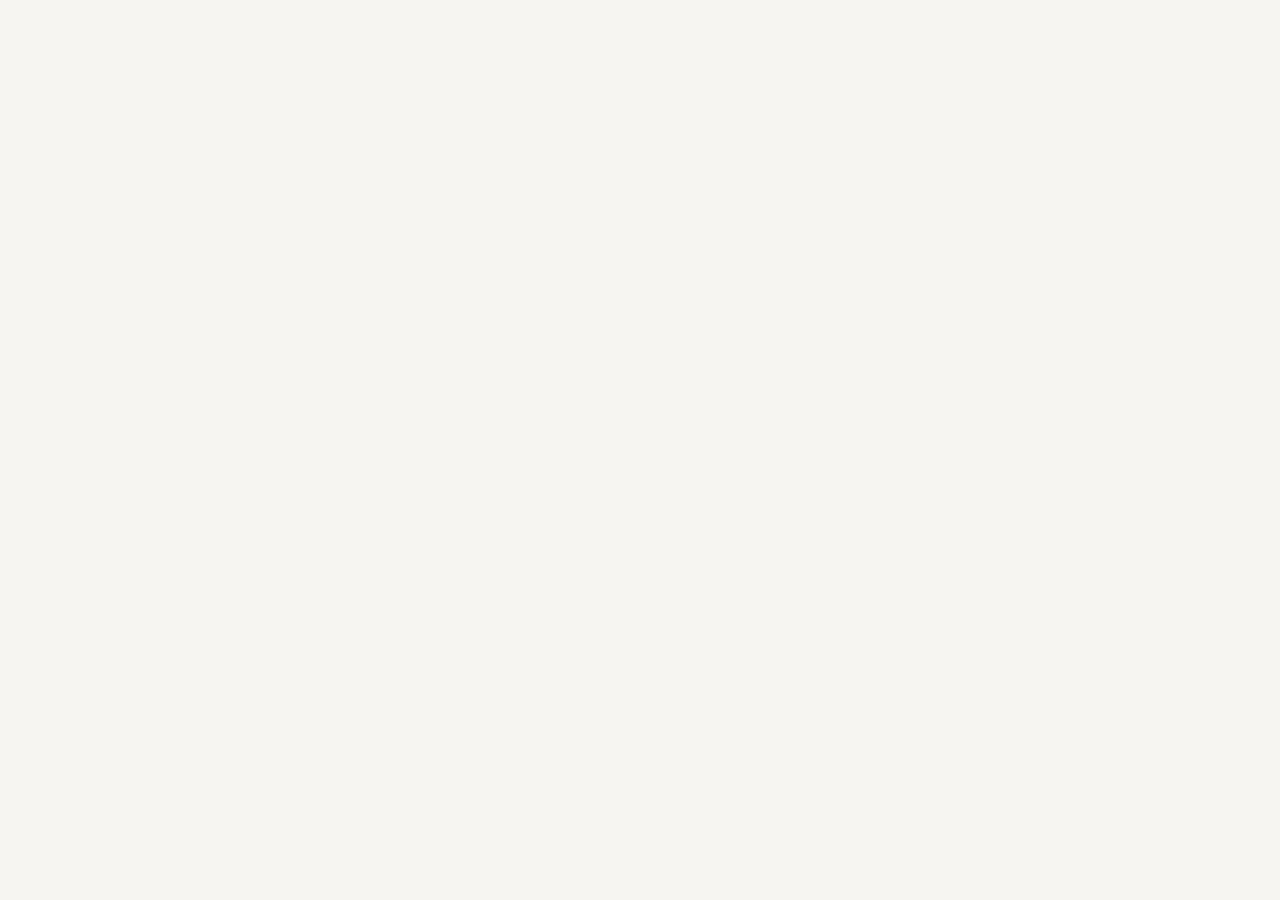
==== commit 05a4cd15: "Deploy frontend to GitHub Pages: point apiBase to Tencent SCF, full platform UI" ====
--- a/index.html
+++ b/index.html
@@ -32,738 +32,4 @@
   --solid-c: #ffffff;
   --solid-border: #1c1c1c;
   --solid-bg-h: linear-gradient(180deg, #111111 0%, #2c2c2c 42%, #4a4a4a 100%);
-  --solid-border-h: #000000;
-  --solid-shadow: inset 0 1px 0 rgba(255,255,255,0.18), 0 0 22px rgba(110,130,190,0.30), 0 8px 18px rgba(0,0,0,0.16);
-  --ghost-bg: linear-gradient(135deg, rgba(255,255,255,0.65), rgba(255,255,255,0.25) 50%, rgba(180,190,220,0.28));
-  --ghost-c: #1a1a1a;
-  --ghost-border: rgba(0,0,0,0.20);
-  --ghost-bg-h: linear-gradient(135deg, rgba(255,255,255,0.9), rgba(255,255,255,0.4) 48%, rgba(190,205,240,0.5));
-  --ghost-border-h: rgba(0,0,0,0.4);
-  --ghost-shadow: 0 0 20px rgba(120,150,220,0.20);
-  --hero-ghost-bg: linear-gradient(135deg, rgba(255,255,255,0.75), rgba(255,255,255,0.30) 46%, rgba(185,200,235,0.35));
-  --hero-ghost-border: rgba(0,0,0,0.22);
-  --badge-bg: linear-gradient(90deg, #c9c9c4 0%, #f0f0ec 52%, #ffffff 100%);
-  --badge-c: #3a3a3a;
-  --badge-star-c: #555555;
-  --h1-c: #111111;
-  --em-c: #6e6e6e;
-  --lede-c: #6e6e6e;
-  --hero-bg:
-    radial-gradient(120% 60% at 50% 8%, rgba(120,140,190,0.10) 0%, rgba(120,140,190,0) 55%),
-    radial-gradient(90% 55% at 50% 108%, rgba(110,140,210,0.10) 0%, rgba(0,0,0,0) 60%),
-    #f6f5f1;
-  --burger-bg: rgba(0,0,0,0.05);
-  --burger-bar: #111111;
-  --menu-backdrop: rgba(240,240,237,0.45);
-  --stat-icon: #555555;
-  --card-bg: rgba(255,255,255,0.72);
-  --card-line: rgba(0,0,0,0.12);
-  --card-shadow: 0 10px 30px rgba(30,35,60,0.08);
-  --orb-1: radial-gradient(circle, rgba(96,120,214,0.34) 0%, transparent 62%);
-  --orb-2: radial-gradient(circle, rgba(178,116,222,0.28) 0%, transparent 60%);
-  --orb-3: radial-gradient(circle, rgba(82,182,214,0.26) 0%, transparent 60%);
-  --wave-c: rgba(96,120,214,0.22);
-  --logo: 15.5px;
-  --logo-mark: 22px;
-  --nav: 14px;
-  --nav-h: 40px;
-  --btn: 13.5px;
-  --btn-h: 40px;
-  --hero-btn-h: 42px;
-  --h1: 48px;
-  --lede: 15.5px;
-  --badge: 12.5px;
-  --stat-size: 13.5px;
-  --header-y: 22px;
-  --header-x: 40px;
-  --stats-x: 72px;
-  --stats-y: 36px;
-  --hero-gap: 64px;
-  --copy-max: 860px;
-  --lede-max: 470px;
-}
-:root[data-theme="dark"]{
-  --bg: #000000;
-  --text: #ffffff;
-  --muted: #9a9a9a;
-  --stat: #d8d8d8;
-  --border: rgba(255,255,255,0.16);
-  --border-soft: rgba(255,255,255,0.12);
-  --nav-border: rgba(198,198,198,0.55);
-  --nav-bg: linear-gradient(105deg, #050505 0%, #2a2a2a 48%, #4a4a4a 100%);
-  --nav-c: #f3f3f3;
-  --nav-border-h: rgba(235,235,235,0.9);
-  --nav-bg-h: linear-gradient(105deg, #111111 0%, #3a3a3a 45%, #6a6a6a 100%);
-  --nav-shadow: 0 0 18px rgba(200,210,230,0.18);
-  --nav-shine: rgba(255,255,255,0.16);
-  --btn-shine: rgba(255,255,255,0.45);
-  --solid-bg: linear-gradient(180deg, #ffffff 0%, #e7e7e7 48%, #cfcfcf 100%);
-  --solid-c: #111111;
-  --solid-border: #ffffff;
-  --solid-bg-h: linear-gradient(180deg, #ffffff 0%, #f3f6ff 42%, #d5def2 100%);
-  --solid-border-h: #f2f6ff;
-  --solid-shadow: inset 0 1px 0 #ffffff, 0 0 22px rgba(186,208,255,0.35), 0 8px 18px rgba(255,255,255,0.12);
-  --ghost-bg: linear-gradient(135deg, rgba(255,255,255,0.1), rgba(0,0,0,0.45) 50%, rgba(160,175,200,0.08));
-  --ghost-c: #ffffff;
-  --ghost-border: rgba(198,198,198,0.45);
-  --ghost-bg-h: linear-gradient(135deg, rgba(210,225,255,0.18), rgba(0,0,0,0.35) 48%, rgba(180,195,220,0.16));
-  --ghost-border-h: rgba(220,230,255,0.75);
-  --ghost-shadow: inset 0 1px 0 rgba(255,255,255,0.22), 0 0 20px rgba(170,200,255,0.22);
-  --hero-ghost-bg: linear-gradient(135deg, rgba(255,255,255,0.12), rgba(0,0,0,0.5) 46%, rgba(150,170,200,0.1));
-  --hero-ghost-border: rgba(198,198,198,0.55);
-  --badge-bg: linear-gradient(90deg, #7d7d7d 0%, #2a2a2a 52%, #0a0a0a 100%);
-  --badge-c: #f2f2f2;
-  --badge-star-c: #ffffff;
-  --h1-c: #ffffff;
-  --em-c: #9a9a9a;
-  --lede-c: #9a9a9a;
-  --hero-bg:
-    radial-gradient(120% 60% at 50% 8%, rgba(255,255,255,0.055) 0%, rgba(255,255,255,0) 55%),
-    radial-gradient(90% 55% at 50% 108%, rgba(120,150,220,0.07) 0%, rgba(0,0,0,0) 60%),
-    #000000;
-  --burger-bg: rgba(8,8,8,0.55);
-  --burger-bar: #ffffff;
-  --menu-backdrop: rgba(8,8,8,0.42);
-  --stat-icon: #e8e8e8;
-  --card-bg: rgba(255,255,255,0.045);
-  --card-line: rgba(255,255,255,0.12);
-  --card-shadow: 0 10px 34px rgba(0,0,0,0.45);
-  --orb-1: radial-gradient(circle, rgba(88,108,214,0.30) 0%, transparent 62%);
-  --orb-2: radial-gradient(circle, rgba(168,106,214,0.24) 0%, transparent 60%);
-  --orb-3: radial-gradient(circle, rgba(74,172,214,0.22) 0%, transparent 60%);
-  --wave-c: rgba(120,140,220,0.24);
-}
-@media (prefers-color-scheme: dark){
-  :root:not([data-theme="light"]){
-    --bg: #000000;
-    --text: #ffffff;
-    --muted: #9a9a9a;
-    --stat: #d8d8d8;
-    --border: rgba(255,255,255,0.16);
-    --border-soft: rgba(255,255,255,0.12);
-    --nav-border: rgba(198,198,198,0.55);
-    --nav-bg: linear-gradient(105deg, #050505 0%, #2a2a2a 48%, #4a4a4a 100%);
-    --nav-c: #f3f3f3;
-    --nav-border-h: rgba(235,235,235,0.9);
-    --nav-bg-h: linear-gradient(105deg, #111111 0%, #3a3a3a 45%, #6a6a6a 100%);
-    --nav-shadow: 0 0 18px rgba(200,210,230,0.18);
-    --nav-shine: rgba(255,255,255,0.16);
-    --btn-shine: rgba(255,255,255,0.45);
-    --solid-bg: linear-gradient(180deg, #ffffff 0%, #e7e7e7 48%, #cfcfcf 100%);
-    --solid-c: #111111;
-    --solid-border: #ffffff;
-    --solid-bg-h: linear-gradient(180deg, #ffffff 0%, #f3f6ff 42%, #d5def2 100%);
-    --solid-border-h: #f2f6ff;
-    --solid-shadow: inset 0 1px 0 #ffffff, 0 0 22px rgba(186,208,255,0.35), 0 8px 18px rgba(255,255,255,0.12);
-    --ghost-bg: linear-gradient(135deg, rgba(255,255,255,0.1), rgba(0,0,0,0.45) 50%, rgba(160,175,200,0.08));
-    --ghost-c: #ffffff;
-    --ghost-border: rgba(198,198,198,0.45);
-    --ghost-bg-h: linear-gradient(135deg, rgba(210,225,255,0.18), rgba(0,0,0,0.35) 48%, rgba(180,195,220,0.16));
-    --ghost-border-h: rgba(220,230,255,0.75);
-    --ghost-shadow: inset 0 1px 0 rgba(255,255,255,0.22), 0 0 20px rgba(170,200,255,0.22);
-    --hero-ghost-bg: linear-gradient(135deg, rgba(255,255,255,0.12), rgba(0,0,0,0.5) 46%, rgba(150,170,200,0.1));
-    --hero-ghost-border: rgba(198,198,198,0.55);
-    --badge-bg: linear-gradient(90deg, #7d7d7d 0%, #2a2a2a 52%, #0a0a0a 100%);
-    --badge-c: #f2f2f2;
-    --badge-star-c: #ffffff;
-    --h1-c: #ffffff;
-    --em-c: #9a9a9a;
-    --lede-c: #9a9a9a;
-    --hero-bg:
-      radial-gradient(120% 60% at 50% 8%, rgba(255,255,255,0.055) 0%, rgba(255,255,255,0) 55%),
-      radial-gradient(90% 55% at 50% 108%, rgba(120,150,220,0.07) 0%, rgba(0,0,0,0) 60%),
-      #000000;
-    --burger-bg: rgba(8,8,8,0.55);
-    --burger-bar: #ffffff;
-    --menu-backdrop: rgba(8,8,8,0.42);
-    --stat-icon: #e8e8e8;
-    --card-bg: rgba(255,255,255,0.045);
-    --card-line: rgba(255,255,255,0.12);
-    --card-shadow: 0 10px 34px rgba(0,0,0,0.45);
-    --orb-1: radial-gradient(circle, rgba(88,108,214,0.30) 0%, transparent 62%);
-    --orb-2: radial-gradient(circle, rgba(168,106,214,0.24) 0%, transparent 60%);
-    --orb-3: radial-gradient(circle, rgba(74,172,214,0.22) 0%, transparent 60%);
-    --wave-c: rgba(120,140,220,0.24);
-  }
-}
-
-* { box-sizing: border-box; margin: 0; padding: 0; }
-html { scroll-behavior: smooth; }
-body {
-  -webkit-font-smoothing: antialiased;
-  -moz-osx-font-smoothing: grayscale;
-  text-rendering: optimizeLegibility;
-  overflow-x: hidden;
-  position: relative;
-  font-family: "Inter", system-ui, -apple-system, BlinkMacSystemFont, "Segoe UI", "PingFang SC", "Microsoft YaHei", sans-serif;
-}
-a { color: inherit; text-decoration: none; }
-button { font-family: inherit; }
-
-/* ---- 层级：grain > page > bg-anim > hero-photo ---- */
-.grain {
-  position: fixed; inset: 0; z-index: 100; pointer-events: none;
-  opacity: 0.045;
-  background-image: url("data:image/svg+xml,%3Csvg xmlns='http://www.w3.org/2000/svg' width='120' height='120'%3E%3Cfilter id='n'%3E%3CfeTurbulence type='fractalNoise' baseFrequency='0.9' numOctaves='2'/%3E%3C/filter%3E%3Crect width='120' height='120' filter='url(%23n)' opacity='0.6'/%3E%3C/svg%3E");
-}
-.hero-photo {
-  position: fixed; inset: 0; z-index: 0;
-  background: var(--hero-bg);
-}
-
-/* ---- 动态背景：漂移光斑 + 声波环 ---- */
-.bg-anim { position: fixed; inset: 0; z-index: 0; pointer-events: none; overflow: hidden; }
-.orb { position: absolute; border-radius: 50%; filter: blur(72px); will-change: transform; }
-.orb-1 {
-  width: 54vmax; height: 54vmax; left: -14vmax; top: -16vmax;
-  background: var(--orb-1);
-  animation: drift1 36s ease-in-out infinite alternate;
-}
-.orb-2 {
-  width: 46vmax; height: 46vmax; right: -12vmax; top: 26vmax;
-  background: var(--orb-2);
-  animation: drift2 44s ease-in-out infinite alternate;
-}
-.orb-3 {
-  width: 40vmax; height: 40vmax; left: 20vmax; bottom: -18vmax;
-  background: var(--orb-3);
-  animation: drift3 40s ease-in-out infinite alternate;
-}
-@keyframes drift1 { from { transform: translate(0,0) scale(1); } to { transform: translate(10vmax,8vmax) scale(1.2); } }
-@keyframes drift2 { from { transform: translate(0,0) scale(1); } to { transform: translate(-9vmax,6vmax) scale(1.12); } }
-@keyframes drift3 { from { transform: translate(0,0) scale(1); } to { transform: translate(7vmax,-7vmax) scale(1.22); } }
-.wave {
-  position: absolute; left: 50%; top: 40%; width: 26vmin; height: 26vmin;
-  margin: -13vmin 0 0 -13vmin;
-  border: 1.5px solid var(--wave-c); border-radius: 50%;
-  animation: wave 8s ease-out infinite;
-}
-.wave-2 { animation-delay: 4s; }
-@keyframes wave {
-  0% { transform: scale(0.35); opacity: 0.75; }
-  100% { transform: scale(2.7); opacity: 0; }
-}
-
-.page {
-  position: relative; z-index: 1;
-  display: block;
-  min-height: 100vh; min-height: 100dvh;
-  background: var(--bg);
-}
-
-/* ---- Header: 三列网格 ---- */
-.header {
-  display: grid; grid-template-columns: 1fr auto 1fr;
-  align-items: center;
-  padding: var(--header-y) var(--header-x) 10px;
-  z-index: 50; position: relative;
-}
-.logo {
-  display: inline-flex; align-items: center; gap: 9px;
-  justify-self: start;
-  font-size: var(--logo); font-weight: 600; letter-spacing: -0.03em; color: var(--text);
-  white-space: nowrap;
-}
-.logo svg { width: var(--logo-mark); height: var(--logo-mark); flex: 0 0 auto; }
-.logo-suffix { font-weight: 400; color: var(--muted); }
-
-.site-nav {
-  display: flex; align-items: center; gap: 8px;
-  justify-self: center;
-}
-.nav-pill {
-  height: var(--nav-h); padding: 0 18px; border-radius: 7px;
-  overflow: hidden; position: relative;
-  display: inline-flex; align-items: center; justify-content: center;
-  border: 1px solid var(--nav-border);
-  background: var(--nav-bg);
-  color: var(--nav-c); font-size: var(--nav); font-weight: 400;
-  letter-spacing: -0.01em; white-space: nowrap;
-  transition: background 0.35s ease, border-color 0.35s ease, box-shadow 0.35s ease;
-}
-.nav-pill::before {
-  content: ""; position: absolute; inset: 0;
-  background: linear-gradient(115deg, transparent 30%, var(--nav-shine) 50%, transparent 70%);
-  transform: translateX(-120%);
-  transition: transform 0.6s ease;
-}
-.nav-pill:hover { transform: none; }
-.nav-pill:hover::before { transform: translateX(120%); }
-.nav-pill:hover {
-  border-color: var(--nav-border-h);
-  background: var(--nav-bg-h);
-  box-shadow: var(--nav-shadow);
-}
-
-/* ---- 主题切换按钮 ---- */
-.header-right { display: flex; align-items: center; gap: 10px; justify-self: end; }
-.theme-btn {
-  width: 40px; height: 40px; border-radius: 6px;
-  border: 1px solid var(--border); background: var(--burger-bg);
-  cursor: pointer; display: inline-flex; align-items: center; justify-content: center;
-  color: var(--text); transition: border-color 0.2s ease, background 0.2s ease;
-}
-.theme-btn:hover { border-color: var(--nav-border-h); background: rgba(128,128,128,0.14); }
-.theme-btn svg { width: 17px; height: 17px; }
-.theme-btn .ic-sun { display: none; }
-:root[data-theme="dark"] .theme-btn .ic-sun { display: block; }
-:root[data-theme="dark"] .theme-btn .ic-moon { display: none; }
-@media (prefers-color-scheme: dark){
-  :root:not([data-theme="light"]) .theme-btn .ic-sun { display: block; }
-  :root:not([data-theme="light"]) .theme-btn .ic-moon { display: none; }
-}
-
-/* ---- 按钮语言 ---- */
-.btn {
-  position: relative; isolation: isolate; overflow: hidden;
-  display: inline-flex; align-items: center; justify-content: center;
-  height: var(--btn-h); padding: 0 16px; border-radius: 6px;
-  font-size: var(--btn); font-weight: 500; letter-spacing: -0.02em; line-height: 1;
-  white-space: nowrap; cursor: pointer;
-  transition: background 0.35s ease, border 0.35s ease, box-shadow 0.35s ease, color 0.35s ease, filter 0.35s ease;
-}
-.btn::after {
-  content: ""; position: absolute; inset: 0; z-index: -1;
-  background: linear-gradient(115deg, transparent 20%, var(--btn-shine) 48%, transparent 76%);
-  transform: translateX(-130%);
-  transition: transform 0.65s ease;
-}
-.btn:hover::after { transform: translateX(130%); }
-
-.btn-solid {
-  background: var(--solid-bg);
-  color: var(--solid-c); border: 1px solid var(--solid-border);
-  box-shadow: inset 0 1px 0 rgba(255,255,255,0.25);
-}
-.btn-solid:hover {
-  background: var(--solid-bg-h);
-  border-color: var(--solid-border-h);
-  box-shadow: var(--solid-shadow);
-}
-.btn-ghost {
-  background: var(--ghost-bg);
-  color: var(--ghost-c); border: 1px solid var(--ghost-border);
-  box-shadow: inset 0 1px 0 rgba(255,255,255,0.2);
-}
-.btn-ghost:hover {
-  background: var(--ghost-bg-h);
-  border-color: var(--ghost-border-h);
-  box-shadow: var(--ghost-shadow);
-}
-
-.burger {
-  display: none; position: relative; z-index: 60;
-  width: 42px; height: 42px; border-radius: 6px;
-  border: 1px solid var(--border); background: var(--burger-bg);
-  cursor: pointer; align-items: center; justify-content: center;
-  transition: border-color 0.2s ease, background 0.2s ease;
-}
-.burger:hover { border-color: var(--nav-border-h); background: rgba(128,128,128,0.14); }
-.burger .bar { display: block; width: 16px; height: 1.5px; background: var(--burger-bar); border-radius: 1px; transition: transform 0.25s ease, opacity 0.2s ease; }
-.burger .bar + .bar { margin-top: 5px; }
-body.menu-open .burger .bar:nth-child(1) { transform: translateY(6.5px) rotate(45deg); }
-body.menu-open .burger .bar:nth-child(2) { opacity: 0; }
-body.menu-open .burger .bar:nth-child(3) { transform: translateY(-6.5px) rotate(-45deg); }
-
-/* ---- Hero（首屏） ---- */
-.hero {
-  display: flex; align-items: center; justify-content: center;
-  min-height: calc(100dvh - 70px);
-  padding: 24px 24px var(--hero-gap);
-}
-.hero-copy {
-  position: relative; z-index: 1;
-  display: flex; flex-direction: column; align-items: center; text-align: center;
-  max-width: var(--copy-max); width: 100%;
-}
-.badge {
-  display: inline-flex; align-items: center; gap: 8px;
-  margin-bottom: 22px; padding: 9px 15px; border: 0; border-radius: 5px;
-  background: var(--badge-bg);
-  color: var(--badge-c); font-size: var(--badge); font-weight: 400; letter-spacing: -0.01em;
-  white-space: nowrap;
-}
-.badge-star { width: 18px; height: 20px; flex: 0 0 auto; filter: drop-shadow(0 0 3px rgba(128,128,128,0.35)); }
-h1 {
-  font-family: "Inter", system-ui, -apple-system, BlinkMacSystemFont, "Segoe UI", "PingFang SC", "Microsoft YaHei", sans-serif;
-  font-weight: 500; letter-spacing: -0.045em; line-height: 1.12; color: var(--h1-c);
-  font-size: var(--h1);
-  display: flex; flex-direction: column; align-items: center;
-}
-.headline-line { display: block; overflow: hidden; padding: 0.06em 0.15em 0.14em; }
-h1 em {
-  font-family: "Instrument Serif", "Times New Roman", Times, serif;
-  font-style: italic; font-weight: 400; font-size: 1.08em; letter-spacing: -0.03em;
-  color: var(--em-c); padding: 0 0.08em;
-}
-.lede {
-  max-width: var(--lede-max); margin-top: 18px;
-  color: var(--lede-c); font-size: var(--lede); font-weight: 400;
-  line-height: 1.55; letter-spacing: -0.015em;
-}
-.hero-actions { display: flex; flex-wrap: wrap; justify-content: center; gap: 10px; margin-top: 26px; }
-.hero-actions .btn { height: var(--hero-btn-h); padding: 0 18px; }
-.hero-actions .btn-ghost {
-  background: var(--hero-ghost-bg);
-  border: 1px solid var(--hero-ghost-border);
-  backdrop-filter: blur(16px); -webkit-backdrop-filter: blur(16px);
-}
-.hero-actions .btn-ghost:hover {
-  box-shadow: 0 0 24px rgba(120,150,220,0.25);
-  border-color: var(--ghost-border-h);
-}
-.hero-actions .btn-solid:hover { box-shadow: var(--solid-shadow); }
-.scroll-hint {
-  margin-top: 22px; font-size: 12.5px; letter-spacing: 0.12em; color: var(--muted);
-  animation: hint-bob 2.2s ease-in-out infinite;
-}
-@keyframes hint-bob { 0%, 100% { transform: translateY(0); } 50% { transform: translateY(6px); } }
-
-/* ---- 任务列表（下滑展示 · 方块卡片） ---- */
-.tasks {
-  position: relative; z-index: 1;
-  max-width: 1500px; margin: 0 auto;
-  padding: 26px var(--header-x) 60px;
-}
-.tasks-head { text-align: center; margin-bottom: 20px; }
-.tasks-head h2 { font-size: 26px; font-weight: 600; letter-spacing: -0.03em; }
-.tasks-head p { margin-top: 6px; font-size: 14px; color: var(--muted); }
-.task-grid {
-  display: flex;
-  flex-wrap: wrap;
-  justify-content: center;
-  max-width: 1300px;
-  margin: 0 auto;
-  gap: 12px;
-  transition: opacity 0.2s ease, transform 0.2s ease;
-}
-.task-grid.pg-out { opacity: 0; transform: translateY(12px); }
-.task-card { animation: card-in 0.5s cubic-bezier(0.16, 1, 0.3, 1) backwards; animation-delay: var(--d, 0s); }
-@keyframes card-in { from { opacity: 0; transform: translateY(18px); } to { opacity: 1; transform: translateY(0); } }
-.task-card {
-  display: flex; flex-direction: column;
-  width: calc((100% - 48px) / 5);
-  flex: 0 0 auto;
-  background: var(--card-bg);
-  border: 1px solid var(--card-line);
-  border-radius: 14px;
-  padding: 14px 13px 12px;
-  box-shadow: var(--card-shadow);
-  transition: transform 0.18s ease, box-shadow 0.18s ease, border-color 0.18s ease;
-}
-.task-card:hover { transform: translateY(-3px); box-shadow: 0 16px 38px rgba(20,25,55,0.14); border-color: var(--nav-border-h); }
-.task-card h2 { margin: 0 0 6px; font-size: 16.5px; font-weight: 600; }
-.task-card .tag-wrap { margin: 0 0 4px; }
-.task-card .tag-wrap .tag { display: inline-flex; }
-.task-card .subtitle { color: var(--muted); margin: 2px 0 8px; font-size: 13px; font-weight: 500; }
-.task-card .task-meta { margin: 10px 0 2px; display: flex; flex-wrap: wrap; gap: 6px; }
-.task-card .req { margin: 8px 0 12px; }
-.task-card .btn { margin-top: auto; height: 36px; font-size: 13px; font-weight: 600; }
-.tag { font-size: 11.5px; font-weight: 700; letter-spacing: 0.04em; color: #fff; background: var(--signal, #4a7cff); border-radius: 999px; padding: 2px 9px; white-space: nowrap; }
-.chipmeta { font-size: 11.5px; font-weight: 600; background: var(--bg); border: 1px solid var(--line); border-radius: 999px; padding: 2px 9px; color: var(--sub); white-space: nowrap; }
-.req { margin: 10px 0 0; padding-left: 0; list-style: none; }
-.req li { position: relative; padding: 4px 0 4px 20px; font-size: 13px; font-weight: 500; color: var(--req-c); }
-.req li:before { content: ""; position: absolute; left: 4px; top: 12px; width: 7px; height: 7px; border-radius: 50%; background: var(--signal, #4a7cff); }
-.more-card {
-  cursor: pointer; align-items: center; justify-content: center; text-align: center;
-  border-style: dashed; min-height: 132px; color: var(--muted);
-}
-.more-card:hover { transform: translateY(-3px); border-color: var(--nav-border-h); color: var(--text); }
-.more-inner { display: flex; flex-direction: column; align-items: center; gap: 8px; font-size: 13.5px; }
-.more-plus { font-size: 30px; line-height: 1; font-weight: 300; }
-
-/* ---- Stats ---- */
-.stats {
-  position: relative; z-index: 1;
-  display: flex; align-items: center; justify-content: space-between; gap: 24px;
-  padding: 0 var(--stats-x) var(--stats-y);
-  padding-bottom: max(var(--stats-y), env(safe-area-inset-bottom));
-  color: var(--stat);
-}
-.stat {
-  display: inline-flex; align-items: center; gap: 14px;
-  font-size: var(--stat-size); letter-spacing: -0.015em; white-space: nowrap;
-}
-.stat svg { width: 20px; height: 20px; flex: 0 0 auto; }
-
-/* ---- 入场动画 ---- */
-.appear { opacity: 1; animation-duration: 1.05s; animation-fill-mode: both; animation-timing-function: cubic-bezier(0.16, 1, 0.3, 1); animation-delay: var(--d, 0.08s); }
-.appear.is-in, .hero-photo.is-in { animation: none; opacity: 1; transform: none; clip-path: none; filter: none; }
-
-.appear--scale { animation-name: in-scale; }
-.appear--soft { animation-name: in-soft; }
-.appear--mask { animation-name: in-mask; }
-.appear--pop { animation-name: in-pop; }
-.appear--btn { animation-name: in-btn; }
-.appear--side { animation-name: in-side; }
-.appear--stat { animation-name: in-stat; }
-.lede.appear--soft { animation-duration: 1.25s; }
-
-@keyframes in-scale { 0% { opacity: 0; transform: scale(0.84); } 100% { opacity: 1; transform: scale(1); } }
-@keyframes in-soft { 0% { opacity: 0; transform: translateY(14px); } 100% { opacity: 1; transform: translateY(0); } }
-@keyframes in-mask { 0% { opacity: 0; transform: translateY(40%); } 100% { opacity: 1; transform: translateY(0); } }
-@keyframes in-pop { 0% { opacity: 0; transform: scale(0.9); } 70% { opacity: 1; transform: scale(1.03); } 100% { opacity: 1; transform: scale(1); } }
-@keyframes in-btn { 0% { opacity: 0; transform: translateY(18px) scale(0.94); } 100% { opacity: 1; transform: translateY(0) scale(1); } }
-@keyframes in-side { 0% { opacity: 0; transform: translateX(22px); } 100% { opacity: 1; transform: translateX(0); } }
-@keyframes in-stat { 0% { opacity: 0; transform: translateY(20px); } 100% { opacity: 1; transform: translateY(0); } }
-.badge-star { animation: in-star 0.9s cubic-bezier(0.16, 1, 0.3, 1) both; animation-delay: 0.28s; }
-@keyframes in-star { 0% { transform: scale(0.2) rotate(-50deg); } 65% { transform: scale(1.2) rotate(8deg); } 100% { transform: scale(1) rotate(0); } }
-h1 em { animation: in-em 1.2s cubic-bezier(0.16, 1, 0.3, 1) both; animation-delay: 0.72s; }
-@keyframes in-em { 0% { opacity: 0.35; filter: blur(4px); } 100% { opacity: 1; filter: blur(0); } }
-
-/* ---- 手机菜单 ---- */
-.menu-backdrop {
-  display: none; position: fixed; inset: 0; z-index: 40;
-  background: var(--menu-backdrop);
-  opacity: 0; visibility: hidden; transition: opacity 0.28s ease, visibility 0.28s ease;
-}
-@media (max-width: 900px) {
-  html, body { height: auto; overflow-y: auto; }
-  .header { grid-template-columns: 1fr auto auto; gap: 8px; padding: var(--header-y) 18px 10px; }
-  .logo, .header-right, .burger { z-index: 80; }
-  .burger { display: inline-flex; }
-  .menu-backdrop { display: block; }
-  .site-nav {
-    position: fixed; inset: 0; z-index: 45;
-    flex-direction: column; align-items: stretch; justify-content: flex-start;
-    gap: 12px; padding: 96px 22px 32px;
-    padding-top: max(96px, calc(env(safe-area-inset-top) + 88px));
-    background: transparent;
-    opacity: 0; visibility: hidden; transform: none;
-    transition: opacity 0.28s ease, visibility 0.28s ease;
-  }
-  body.menu-open .site-nav, body.menu-open .menu-backdrop { opacity: 1; visibility: visible; }
-  body.menu-open .menu-backdrop { backdrop-filter: blur(24px); -webkit-backdrop-filter: blur(24px); }
-  .site-nav .nav-pill { width: 100%; height: 56px; font-size: 19px; border-radius: 10px; }
-  body.menu-open { overflow: hidden; }
-  .hero { padding: 20px 20px 60px; min-height: calc(100dvh - 70px); }
-  .stats { flex-direction: column; align-items: center; gap: 16px; white-space: normal; text-align: left; }
-  .hero-copy, .lede { max-width: 100%; }
-  .tasks { padding: 20px 18px 56px; }
-  .task-card { width: calc((100% - 12px) / 2); }
-  :root {
-    --logo: 16px; --btn: 15px; --btn-h: 46px; --hero-btn-h: 48px; --h1: 36px;
-    --lede: 16.5px; --badge: 13.5px; --stat-size: 15px; --header-y: 16px;
-    --stats-x: 20px; --stats-y: 28px; --hero-gap: 36px;
-  }
-}
-@media (max-width: 560px) {
-  :root { --h1: 34px; --lede: 16px; --header-x: 16px; }
-  .task-card { width: 100%; }
-  .hero-actions { flex-direction: column; width: 100%; }
-  .hero-actions .btn { width: 100%; }
-}
-
-/* ---- 宽屏 ---- */
-@media (min-width: 1280px) and (max-width: 1599px) {
-  :root { --h1: 54px; --lede: 16px; --header-x: 48px; --stats-x: 80px; --copy-max: 900px; }
-}
-@media (min-width: 901px) and (max-width: 1299px) {
-  .task-card { width: calc((100% - 36px) / 4); }
-  :root {
-    --logo: 15px; --nav: 13px; --nav-h: 36px; --btn: 13px; --btn-h: 38px; --hero-btn-h: 40px;
-    --h1: 42px; --lede: 15px; --badge: 12px; --stat-size: 12.5px; --header-y: 16px; --header-x: 28px;
-    --stats-x: 36px; --stats-y: 28px; --hero-gap: 48px; --copy-max: 760px; --lede-max: 440px;
-  }
-  .nav-pill { padding: 0 14px; }
-  .badge { margin-bottom: 16px; } .lede { margin-top: 14px; } .hero-actions { margin-top: 20px; }
-}
-@media (min-width: 1600px) {
-  :root {
-    --logo: 17px; --logo-mark: 24px; --nav: 15px; --nav-h: 44px; --btn: 15px; --btn-h: 44px;
-    --hero-btn-h: 48px; --h1: 64px; --lede: 18px; --badge: 13.5px; --stat-size: 15px;
-    --header-y: 28px; --header-x: 64px; --stats-x: 96px; --stats-y: 44px; --copy-max: 980px; --lede-max: 540px;
-  }
-  .nav-pill { padding: 0 20px; }
-  .badge { margin-bottom: 26px; } .lede { margin-top: 22px; } .hero-actions { margin-top: 30px; gap: 12px; }
-  .stat svg { width: 22px; height: 22px; }
-}
-@media (min-width: 1920px) {
-  :root {
-    --logo: 18px; --logo-mark: 26px; --nav: 16px; --nav-h: 48px; --btn: 16px; --btn-h: 48px;
-    --hero-btn-h: 52px; --h1: 76px; --lede: 20px; --badge: 14.5px; --stat-size: 16px;
-    --header-y: 32px; --header-x: 80px; --stats-x: 120px; --stats-y: 52px; --copy-max: 1120px; --lede-max: 620px;
-  }
-  .site-nav { gap: 10px; }
-  .nav-pill { padding: 0 22px; }
-  .btn { padding: 0 22px; }
-  .badge { padding: 10px 15px; }
-}
-@media (min-width: 2560px) {
-  :root { --h1: 88px; --lede: 22px; --header-x: 120px; --stats-x: 160px; --copy-max: 1280px; --lede-max: 680px; }
-}
-
-@media (prefers-reduced-motion: reduce) {
-  *, *::before, *::after { transition: none !important; animation: none !important; }
-  .appear, .hero-photo, .hero h1 em, .badge-star, .orb, .wave, .scroll-hint { opacity: 1 !important; transform: none !important; clip-path: none !important; filter: none !important; }
-}
-</style>
-</head>
-<body style="background:var(--bg);color:var(--text)">
-<div class="grain" aria-hidden="true"></div>
-<div class="hero-photo" aria-hidden="true"></div>
-<div class="bg-anim" aria-hidden="true">
-  <span class="orb orb-1"></span>
-  <span class="orb orb-2"></span>
-  <span class="orb orb-3"></span>
-  <span class="wave wave-1"></span>
-  <span class="wave wave-2"></span>
-</div>
-
-<div class="page">
-  <div class="menu-backdrop" id="menu-backdrop"></div>
-
-  <header class="header">
-    <a class="logo appear appear--scale" href="#top" aria-label="SoundScreen" style="--d:0.08s">
-      <svg viewBox="0 0 24 24" fill="currentColor" aria-hidden="true">
-        <path d="M3 9v6h4l5 4V5L7 9H3z"/>
-        <path d="M16 8.5a5 5 0 0 1 0 7" fill="none" stroke="currentColor" stroke-width="2" stroke-linecap="round"/>
-        <path d="M19 5.5a9 9 0 0 1 0 13" fill="none" stroke="currentColor" stroke-width="2" stroke-linecap="round"/>
-      </svg>
-      <span>SoundScreen</span><span class="logo-suffix">.ai</span>
-    </a>
-
-    <nav class="site-nav" id="site-nav" aria-label="Primary"></nav>
-
-    <div class="header-right appear appear--scale" style="--d:0.34s">
-      <a class="theme-btn" href="contact.html" aria-label="联系我们" title="联系我们">
-        <svg viewBox="0 0 24 24" fill="none" stroke="currentColor" stroke-width="1.8" stroke-linecap="round" stroke-linejoin="round" aria-hidden="true"><rect x="2" y="4" width="20" height="16" rx="2"/><path d="M22 7l-10 7L2 7"/></svg>
-      </a>
-      <a class="theme-btn" href="admin.html" aria-label="管理后台" title="管理后台">
-        <svg viewBox="0 0 24 24" fill="none" stroke="currentColor" stroke-width="1.8" stroke-linecap="round" stroke-linejoin="round" aria-hidden="true"><circle cx="12" cy="8" r="4"/><path d="M4 21c0-4 3.6-6.5 8-6.5s8 2.5 8 6.5"/></svg>
-      </a>
-      <button class="theme-btn" id="theme-btn" aria-label="切换深浅色">
-        <svg class="ic-moon" viewBox="0 0 24 24" fill="none" stroke="currentColor" stroke-width="1.8" stroke-linecap="round" stroke-linejoin="round" aria-hidden="true"><path d="M21 12.8A9 9 0 1 1 11.2 3a7 7 0 0 0 9.8 9.8z"/></svg>
-        <svg class="ic-sun" viewBox="0 0 24 24" fill="none" stroke="currentColor" stroke-width="1.8" stroke-linecap="round" stroke-linejoin="round" aria-hidden="true"><circle cx="12" cy="12" r="4"/><path d="M12 2v2M12 20v2M4.9 4.9l1.4 1.4M17.7 17.7l1.4 1.4M2 12h2M20 12h2M4.9 19.1l1.4-1.4M17.7 6.3l1.4-1.4"/></svg>
-      </button>
-    </div>
-
-    <button class="burger" id="burger" aria-controls="site-nav" aria-expanded="false" aria-label="打开菜单" style="display:none;--d:0.34s">
-      <span class="bar"></span><span class="bar"></span><span class="bar"></span>
-    </button>
-  </header>
-
-  <main class="hero" id="top">
-    <div class="hero-copy">
-      <div class="badge appear appear--pop" style="--d:0.22s">
-        <svg class="badge-star" viewBox="0 0 24 24" fill="var(--badge-star-c)" aria-hidden="true"><path d="M12 2.6C12.55 2.6 12.88 3.15 13.08 4.7c.62 4.7 1.52 5.6 6.22 6.22 1.55.2 2.1.53 2.1 1.08s-.55.88-2.1 1.08c-4.7.62-5.6 1.52-6.22 6.22-.2 1.55-.53 2.1-1.08 2.1s-.88-.55-1.08-2.1c-.62-4.7-1.52-5.6-6.22-6.22C3.15 12.88 2.6 12.55 2.6 12s.55-.88 2.1-1.08c4.7-.62 5.6-1.52 6.22-6.22C11.12 3.15 11.45 2.6 12 2.6Z"/></svg>
-        <span id="hero-badge">人力能力筛选 · 任务大厅</span>
-      </div>
-
-      <h1>
-        <span class="headline-line appear appear--mask" style="--d:0.42s"><span id="h1a">以</span> <em id="h1em">个人能力</em> <span id="h1b">为基础</span></span>
-        <span class="headline-line appear appear--mask" style="--d:0.62s"><span id="h1c">音乐专业能力 · 线上筛选</span></span>
-      </h1>
-
-      <p class="lede appear appear--soft" style="--d:0.82s" id="lede">
-        候选人随机抽题在线作答，服务端判分、跨设备防重；招聘方后台一键复听批改，成绩单自动汇总。
-      </p>
-
-      <div class="hero-actions">
-        <a class="btn btn-solid appear appear--btn" href="#tasks" style="--d:0.96s">查看任务 ↓</a>
-      </div>
-      <div class="scroll-hint appear appear--soft" style="--d:1.3s">下滑选择测评任务</div>
-    </div>
-  </main>
-
-  <section class="tasks" id="tasks">
-    <div class="tasks-head">
-      <h2 class="appear appear--soft" id="tasks-title">选择测评任务</h2>
-      <p class="appear appear--soft" id="tasks-sub" style="--d:0.15s">下滑选择方向，点击卡片进入在线测评</p>
-    </div>
-    <div class="task-grid" id="task-list"></div>
-    <div id="empty" class="muted" style="display:none;padding:40px;text-align:center">暂无上架任务</div>
-  </section>
-
-  <footer class="stats">
-    <div class="stat appear appear--stat" style="--d:1.12s">
-      <svg viewBox="0 0 24 24" fill="var(--stat-icon)" aria-hidden="true"><path d="M9 18V5l12-2v13"/><circle cx="6" cy="18" r="3"/><circle cx="18" cy="16" r="3"/></svg>
-      <span id="stat-1">多个方向 · 音乐人力筛选</span>
-    </div>
-    <div class="stat appear appear--stat" style="--d:1.28s">
-      <span id="stat-2" style="font-weight:600;letter-spacing:0.02em;opacity:0.55">Copyright © 2026 Over4edge</span>
-    </div>
-    <div class="stat appear appear--stat" style="--d:1.44s">
-      <svg viewBox="0 0 24 24" fill="none" stroke="var(--stat-icon)" stroke-width="2" stroke-linecap="round" stroke-linejoin="round" aria-hidden="true"><path d="M12 22s8-4 8-10V5l-8-3-8 3v7c0 6 8 10 8 10z"/><path d="M9 12l2 2 4-4"/></svg>
-      <span id="stat-3">3 轮机会 · 服务端防重</span>
-    </div>
-  </footer>
-</div>
-
-<script src="js/theme.js"></script>
-<script>
-(function () {
-  // 1. 每个 .appear 动画结束后落定 is-in（once）
-  document.querySelectorAll('.appear').forEach(function (el) {
-    el.addEventListener('animationend', function () { el.classList.add('is-in'); }, { once: true });
-  });
-  var hp = document.querySelector('.hero-photo');
-  if (hp) hp.addEventListener('animationend', function () { hp.classList.add('is-in'); }, { once: true });
-
-  // 2. 动画不运行时兜底（两帧后检查）
-  requestAnimationFrame(function () {
-    requestAnimationFrame(function () {
-      var any = false;
-      document.querySelectorAll('.appear').forEach(function (el) {
-        var anims = el.getAnimations ? el.getAnimations() : [];
-        if (!anims.some(function (a) { return a.playState === 'running' || a.playState === 'finished'; })) any = true;
-      });
-      if (any) {
-        document.querySelectorAll('.appear').forEach(function (el) { el.classList.add('is-in'); });
-        if (hp) hp.classList.add('is-in');
-      }
-    });
-  });
-  // 绝对兜底：最迟 2.6s 全部落定，页面永不空白
-  setTimeout(function () {
-    document.querySelectorAll('.appear').forEach(function (el) { el.classList.add('is-in'); });
-    if (hp) hp.classList.add('is-in');
-  }, 2600);
-
-  // 3. 主题切换
-  document.getElementById('theme-btn').addEventListener('click', function () { window.SPTheme.toggle(); });
-
-  // 4. 汉堡菜单
-  var burger = document.getElementById('burger');
-  var nav = document.getElementById('site-nav');
-  var backdrop = document.getElementById('menu-backdrop');
-  function setMenu(open) {
-    document.body.classList.toggle('menu-open', open);
-    burger.setAttribute('aria-expanded', open ? 'true' : 'false');
-    burger.setAttribute('aria-label', open ? '关闭菜单' : '打开菜单');
-  }
-  burger.addEventListener('click', function () {
-    setMenu(!document.body.classList.contains('menu-open'));
-  });
-  nav.addEventListener('click', function (e) {
-    if (e.target.closest('a')) setMenu(false);
-  });
-  document.addEventListener('keydown', function (e) {
-    if (e.key === 'Escape') setMenu(false);
-  });
-  var mq = window.matchMedia('(min-width: 901px)');
-  mq.addEventListener('change', function (e) { if (e.matches) setMenu(false); });
-
-  // 5. 首页文案：从后端 /api/site 读取（管理后台"页面设置"可编辑）
-  // config.js 稍后加载，等 load 后取 apiBase，保证 GitHub Pages / file:// 均可访问
-  function loadSite() {
-    var base = (window.SP_CONFIG && window.SP_CONFIG.apiBase) || '';
-    fetch(base + '/api/site').then(function (r) { return r.json(); }).then(function (d) {
-      var s = (d && d.site) || {};
-      function set(id, v) { var e = document.getElementById(id); if (e && v != null) e.textContent = v; }
-      set('hero-badge', s.heroBadge);
-      set('h1a', s.heroH1a); set('h1em', s.heroEm); set('h1b', s.heroH1b); set('h1c', s.heroH1c);
-      set('lede', s.lede);
-      set('tasks-title', s.tasksTitle); set('tasks-sub', s.tasksSub);
-      set('stat-1', s.stat1); set('stat-2', s.stat2); set('stat-3', s.stat3);
-    }).catch(function () {});
-  }
-  window.addEventListener('load', function () { setTimeout(loadSite, 120); });
-})();
-</script>
-<script src="js/config.js"></script>
-<script src="js/api.js"></script>
-<script src="js/hall-common.js"></script>
-<script src="js/hall.js"></script>
-</body>
-</html>
+  --solid-border-h: #0
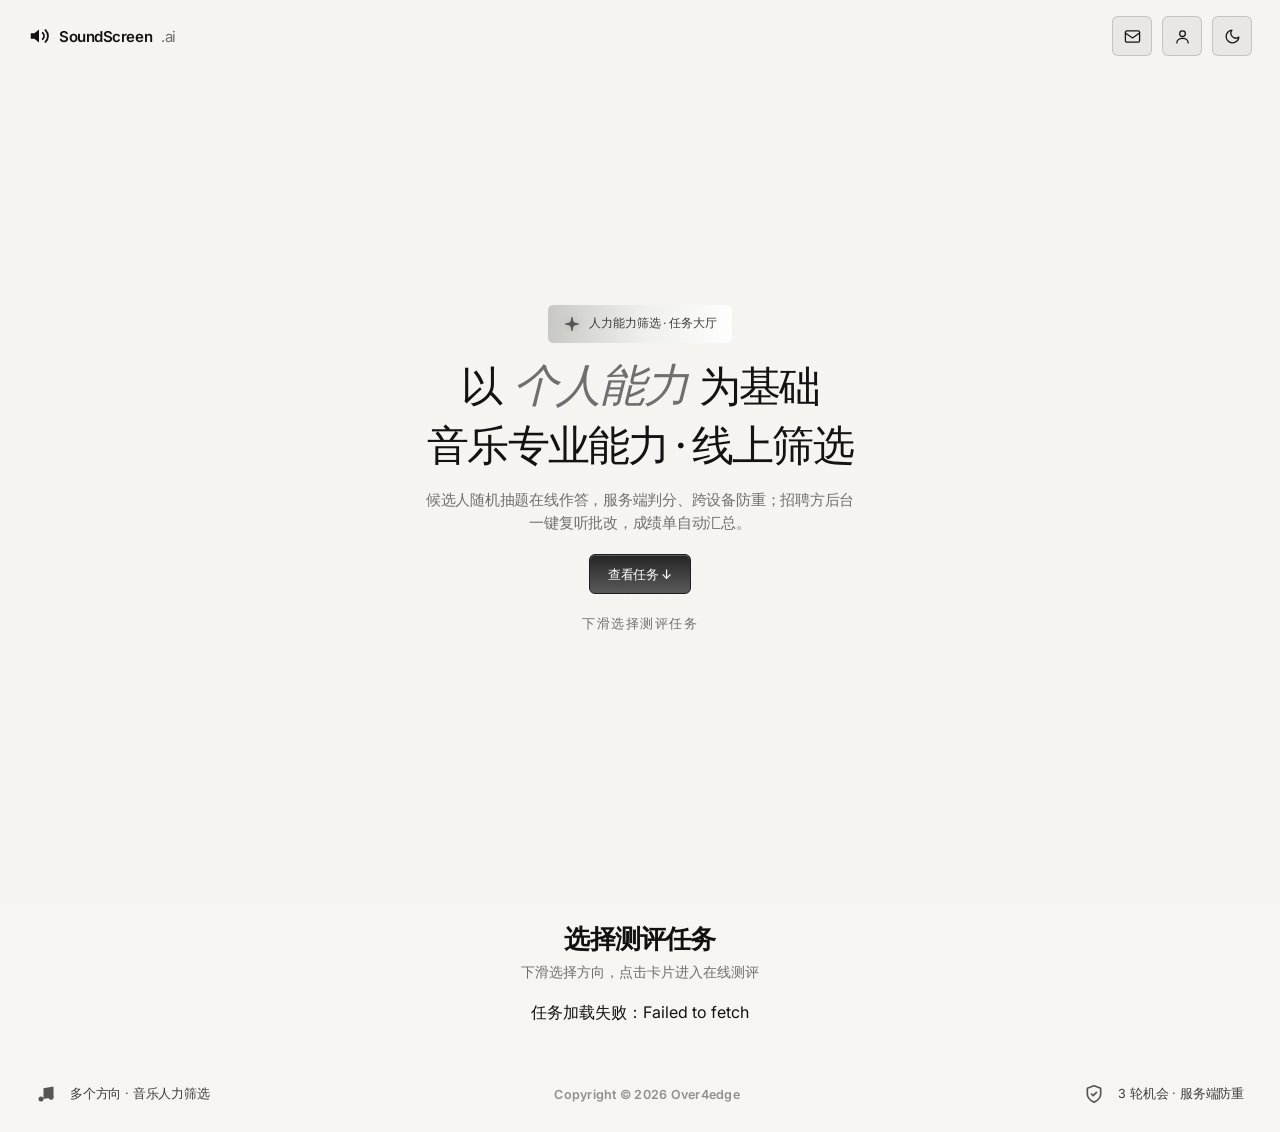
==== commit c11a3f81: "Deploy full platform to GitHub Pages: UI only, API via Tencent SCF (apiBase set), assets for canva/c" ====
--- a/index.html
+++ b/index.html
@@ -32,4 +32,738 @@
   --solid-c: #ffffff;
   --solid-border: #1c1c1c;
   --solid-bg-h: linear-gradient(180deg, #111111 0%, #2c2c2c 42%, #4a4a4a 100%);
-  --solid-border-h: #0+  --solid-border-h: #000000;
+  --solid-shadow: inset 0 1px 0 rgba(255,255,255,0.18), 0 0 22px rgba(110,130,190,0.30), 0 8px 18px rgba(0,0,0,0.16);
+  --ghost-bg: linear-gradient(135deg, rgba(255,255,255,0.65), rgba(255,255,255,0.25) 50%, rgba(180,190,220,0.28));
+  --ghost-c: #1a1a1a;
+  --ghost-border: rgba(0,0,0,0.20);
+  --ghost-bg-h: linear-gradient(135deg, rgba(255,255,255,0.9), rgba(255,255,255,0.4) 48%, rgba(190,205,240,0.5));
+  --ghost-border-h: rgba(0,0,0,0.4);
+  --ghost-shadow: 0 0 20px rgba(120,150,220,0.20);
+  --hero-ghost-bg: linear-gradient(135deg, rgba(255,255,255,0.75), rgba(255,255,255,0.30) 46%, rgba(185,200,235,0.35));
+  --hero-ghost-border: rgba(0,0,0,0.22);
+  --badge-bg: linear-gradient(90deg, #c9c9c4 0%, #f0f0ec 52%, #ffffff 100%);
+  --badge-c: #3a3a3a;
+  --badge-star-c: #555555;
+  --h1-c: #111111;
+  --em-c: #6e6e6e;
+  --lede-c: #6e6e6e;
+  --hero-bg:
+    radial-gradient(120% 60% at 50% 8%, rgba(120,140,190,0.10) 0%, rgba(120,140,190,0) 55%),
+    radial-gradient(90% 55% at 50% 108%, rgba(110,140,210,0.10) 0%, rgba(0,0,0,0) 60%),
+    #f6f5f1;
+  --burger-bg: rgba(0,0,0,0.05);
+  --burger-bar: #111111;
+  --menu-backdrop: rgba(240,240,237,0.45);
+  --stat-icon: #555555;
+  --card-bg: rgba(255,255,255,0.72);
+  --card-line: rgba(0,0,0,0.12);
+  --card-shadow: 0 10px 30px rgba(30,35,60,0.08);
+  --orb-1: radial-gradient(circle, rgba(96,120,214,0.34) 0%, transparent 62%);
+  --orb-2: radial-gradient(circle, rgba(178,116,222,0.28) 0%, transparent 60%);
+  --orb-3: radial-gradient(circle, rgba(82,182,214,0.26) 0%, transparent 60%);
+  --wave-c: rgba(96,120,214,0.22);
+  --logo: 15.5px;
+  --logo-mark: 22px;
+  --nav: 14px;
+  --nav-h: 40px;
+  --btn: 13.5px;
+  --btn-h: 40px;
+  --hero-btn-h: 42px;
+  --h1: 48px;
+  --lede: 15.5px;
+  --badge: 12.5px;
+  --stat-size: 13.5px;
+  --header-y: 22px;
+  --header-x: 40px;
+  --stats-x: 72px;
+  --stats-y: 36px;
+  --hero-gap: 64px;
+  --copy-max: 860px;
+  --lede-max: 470px;
+}
+:root[data-theme="dark"]{
+  --bg: #000000;
+  --text: #ffffff;
+  --muted: #9a9a9a;
+  --stat: #d8d8d8;
+  --border: rgba(255,255,255,0.16);
+  --border-soft: rgba(255,255,255,0.12);
+  --nav-border: rgba(198,198,198,0.55);
+  --nav-bg: linear-gradient(105deg, #050505 0%, #2a2a2a 48%, #4a4a4a 100%);
+  --nav-c: #f3f3f3;
+  --nav-border-h: rgba(235,235,235,0.9);
+  --nav-bg-h: linear-gradient(105deg, #111111 0%, #3a3a3a 45%, #6a6a6a 100%);
+  --nav-shadow: 0 0 18px rgba(200,210,230,0.18);
+  --nav-shine: rgba(255,255,255,0.16);
+  --btn-shine: rgba(255,255,255,0.45);
+  --solid-bg: linear-gradient(180deg, #ffffff 0%, #e7e7e7 48%, #cfcfcf 100%);
+  --solid-c: #111111;
+  --solid-border: #ffffff;
+  --solid-bg-h: linear-gradient(180deg, #ffffff 0%, #f3f6ff 42%, #d5def2 100%);
+  --solid-border-h: #f2f6ff;
+  --solid-shadow: inset 0 1px 0 #ffffff, 0 0 22px rgba(186,208,255,0.35), 0 8px 18px rgba(255,255,255,0.12);
+  --ghost-bg: linear-gradient(135deg, rgba(255,255,255,0.1), rgba(0,0,0,0.45) 50%, rgba(160,175,200,0.08));
+  --ghost-c: #ffffff;
+  --ghost-border: rgba(198,198,198,0.45);
+  --ghost-bg-h: linear-gradient(135deg, rgba(210,225,255,0.18), rgba(0,0,0,0.35) 48%, rgba(180,195,220,0.16));
+  --ghost-border-h: rgba(220,230,255,0.75);
+  --ghost-shadow: inset 0 1px 0 rgba(255,255,255,0.22), 0 0 20px rgba(170,200,255,0.22);
+  --hero-ghost-bg: linear-gradient(135deg, rgba(255,255,255,0.12), rgba(0,0,0,0.5) 46%, rgba(150,170,200,0.1));
+  --hero-ghost-border: rgba(198,198,198,0.55);
+  --badge-bg: linear-gradient(90deg, #7d7d7d 0%, #2a2a2a 52%, #0a0a0a 100%);
+  --badge-c: #f2f2f2;
+  --badge-star-c: #ffffff;
+  --h1-c: #ffffff;
+  --em-c: #9a9a9a;
+  --lede-c: #9a9a9a;
+  --hero-bg:
+    radial-gradient(120% 60% at 50% 8%, rgba(255,255,255,0.055) 0%, rgba(255,255,255,0) 55%),
+    radial-gradient(90% 55% at 50% 108%, rgba(120,150,220,0.07) 0%, rgba(0,0,0,0) 60%),
+    #000000;
+  --burger-bg: rgba(8,8,8,0.55);
+  --burger-bar: #ffffff;
+  --menu-backdrop: rgba(8,8,8,0.42);
+  --stat-icon: #e8e8e8;
+  --card-bg: rgba(255,255,255,0.045);
+  --card-line: rgba(255,255,255,0.12);
+  --card-shadow: 0 10px 34px rgba(0,0,0,0.45);
+  --orb-1: radial-gradient(circle, rgba(88,108,214,0.30) 0%, transparent 62%);
+  --orb-2: radial-gradient(circle, rgba(168,106,214,0.24) 0%, transparent 60%);
+  --orb-3: radial-gradient(circle, rgba(74,172,214,0.22) 0%, transparent 60%);
+  --wave-c: rgba(120,140,220,0.24);
+}
+@media (prefers-color-scheme: dark){
+  :root:not([data-theme="light"]){
+    --bg: #000000;
+    --text: #ffffff;
+    --muted: #9a9a9a;
+    --stat: #d8d8d8;
+    --border: rgba(255,255,255,0.16);
+    --border-soft: rgba(255,255,255,0.12);
+    --nav-border: rgba(198,198,198,0.55);
+    --nav-bg: linear-gradient(105deg, #050505 0%, #2a2a2a 48%, #4a4a4a 100%);
+    --nav-c: #f3f3f3;
+    --nav-border-h: rgba(235,235,235,0.9);
+    --nav-bg-h: linear-gradient(105deg, #111111 0%, #3a3a3a 45%, #6a6a6a 100%);
+    --nav-shadow: 0 0 18px rgba(200,210,230,0.18);
+    --nav-shine: rgba(255,255,255,0.16);
+    --btn-shine: rgba(255,255,255,0.45);
+    --solid-bg: linear-gradient(180deg, #ffffff 0%, #e7e7e7 48%, #cfcfcf 100%);
+    --solid-c: #111111;
+    --solid-border: #ffffff;
+    --solid-bg-h: linear-gradient(180deg, #ffffff 0%, #f3f6ff 42%, #d5def2 100%);
+    --solid-border-h: #f2f6ff;
+    --solid-shadow: inset 0 1px 0 #ffffff, 0 0 22px rgba(186,208,255,0.35), 0 8px 18px rgba(255,255,255,0.12);
+    --ghost-bg: linear-gradient(135deg, rgba(255,255,255,0.1), rgba(0,0,0,0.45) 50%, rgba(160,175,200,0.08));
+    --ghost-c: #ffffff;
+    --ghost-border: rgba(198,198,198,0.45);
+    --ghost-bg-h: linear-gradient(135deg, rgba(210,225,255,0.18), rgba(0,0,0,0.35) 48%, rgba(180,195,220,0.16));
+    --ghost-border-h: rgba(220,230,255,0.75);
+    --ghost-shadow: inset 0 1px 0 rgba(255,255,255,0.22), 0 0 20px rgba(170,200,255,0.22);
+    --hero-ghost-bg: linear-gradient(135deg, rgba(255,255,255,0.12), rgba(0,0,0,0.5) 46%, rgba(150,170,200,0.1));
+    --hero-ghost-border: rgba(198,198,198,0.55);
+    --badge-bg: linear-gradient(90deg, #7d7d7d 0%, #2a2a2a 52%, #0a0a0a 100%);
+    --badge-c: #f2f2f2;
+    --badge-star-c: #ffffff;
+    --h1-c: #ffffff;
+    --em-c: #9a9a9a;
+    --lede-c: #9a9a9a;
+    --hero-bg:
+      radial-gradient(120% 60% at 50% 8%, rgba(255,255,255,0.055) 0%, rgba(255,255,255,0) 55%),
+      radial-gradient(90% 55% at 50% 108%, rgba(120,150,220,0.07) 0%, rgba(0,0,0,0) 60%),
+      #000000;
+    --burger-bg: rgba(8,8,8,0.55);
+    --burger-bar: #ffffff;
+    --menu-backdrop: rgba(8,8,8,0.42);
+    --stat-icon: #e8e8e8;
+    --card-bg: rgba(255,255,255,0.045);
+    --card-line: rgba(255,255,255,0.12);
+    --card-shadow: 0 10px 34px rgba(0,0,0,0.45);
+    --orb-1: radial-gradient(circle, rgba(88,108,214,0.30) 0%, transparent 62%);
+    --orb-2: radial-gradient(circle, rgba(168,106,214,0.24) 0%, transparent 60%);
+    --orb-3: radial-gradient(circle, rgba(74,172,214,0.22) 0%, transparent 60%);
+    --wave-c: rgba(120,140,220,0.24);
+  }
+}
+
+* { box-sizing: border-box; margin: 0; padding: 0; }
+html { scroll-behavior: smooth; }
+body {
+  -webkit-font-smoothing: antialiased;
+  -moz-osx-font-smoothing: grayscale;
+  text-rendering: optimizeLegibility;
+  overflow-x: hidden;
+  position: relative;
+  font-family: "Inter", system-ui, -apple-system, BlinkMacSystemFont, "Segoe UI", "PingFang SC", "Microsoft YaHei", sans-serif;
+}
+a { color: inherit; text-decoration: none; }
+button { font-family: inherit; }
+
+/* ---- 层级：grain > page > bg-anim > hero-photo ---- */
+.grain {
+  position: fixed; inset: 0; z-index: 100; pointer-events: none;
+  opacity: 0.045;
+  background-image: url("data:image/svg+xml,%3Csvg xmlns='http://www.w3.org/2000/svg' width='120' height='120'%3E%3Cfilter id='n'%3E%3CfeTurbulence type='fractalNoise' baseFrequency='0.9' numOctaves='2'/%3E%3C/filter%3E%3Crect width='120' height='120' filter='url(%23n)' opacity='0.6'/%3E%3C/svg%3E");
+}
+.hero-photo {
+  position: fixed; inset: 0; z-index: 0;
+  background: var(--hero-bg);
+}
+
+/* ---- 动态背景：漂移光斑 + 声波环 ---- */
+.bg-anim { position: fixed; inset: 0; z-index: 0; pointer-events: none; overflow: hidden; }
+.orb { position: absolute; border-radius: 50%; filter: blur(72px); will-change: transform; }
+.orb-1 {
+  width: 54vmax; height: 54vmax; left: -14vmax; top: -16vmax;
+  background: var(--orb-1);
+  animation: drift1 36s ease-in-out infinite alternate;
+}
+.orb-2 {
+  width: 46vmax; height: 46vmax; right: -12vmax; top: 26vmax;
+  background: var(--orb-2);
+  animation: drift2 44s ease-in-out infinite alternate;
+}
+.orb-3 {
+  width: 40vmax; height: 40vmax; left: 20vmax; bottom: -18vmax;
+  background: var(--orb-3);
+  animation: drift3 40s ease-in-out infinite alternate;
+}
+@keyframes drift1 { from { transform: translate(0,0) scale(1); } to { transform: translate(10vmax,8vmax) scale(1.2); } }
+@keyframes drift2 { from { transform: translate(0,0) scale(1); } to { transform: translate(-9vmax,6vmax) scale(1.12); } }
+@keyframes drift3 { from { transform: translate(0,0) scale(1); } to { transform: translate(7vmax,-7vmax) scale(1.22); } }
+.wave {
+  position: absolute; left: 50%; top: 40%; width: 26vmin; height: 26vmin;
+  margin: -13vmin 0 0 -13vmin;
+  border: 1.5px solid var(--wave-c); border-radius: 50%;
+  animation: wave 8s ease-out infinite;
+}
+.wave-2 { animation-delay: 4s; }
+@keyframes wave {
+  0% { transform: scale(0.35); opacity: 0.75; }
+  100% { transform: scale(2.7); opacity: 0; }
+}
+
+.page {
+  position: relative; z-index: 1;
+  display: block;
+  min-height: 100vh; min-height: 100dvh;
+  background: var(--bg);
+}
+
+/* ---- Header: 三列网格 ---- */
+.header {
+  display: grid; grid-template-columns: 1fr auto 1fr;
+  align-items: center;
+  padding: var(--header-y) var(--header-x) 10px;
+  z-index: 50; position: relative;
+}
+.logo {
+  display: inline-flex; align-items: center; gap: 9px;
+  justify-self: start;
+  font-size: var(--logo); font-weight: 600; letter-spacing: -0.03em; color: var(--text);
+  white-space: nowrap;
+}
+.logo svg { width: var(--logo-mark); height: var(--logo-mark); flex: 0 0 auto; }
+.logo-suffix { font-weight: 400; color: var(--muted); }
+
+.site-nav {
+  display: flex; align-items: center; gap: 8px;
+  justify-self: center;
+}
+.nav-pill {
+  height: var(--nav-h); padding: 0 18px; border-radius: 7px;
+  overflow: hidden; position: relative;
+  display: inline-flex; align-items: center; justify-content: center;
+  border: 1px solid var(--nav-border);
+  background: var(--nav-bg);
+  color: var(--nav-c); font-size: var(--nav); font-weight: 400;
+  letter-spacing: -0.01em; white-space: nowrap;
+  transition: background 0.35s ease, border-color 0.35s ease, box-shadow 0.35s ease;
+}
+.nav-pill::before {
+  content: ""; position: absolute; inset: 0;
+  background: linear-gradient(115deg, transparent 30%, var(--nav-shine) 50%, transparent 70%);
+  transform: translateX(-120%);
+  transition: transform 0.6s ease;
+}
+.nav-pill:hover { transform: none; }
+.nav-pill:hover::before { transform: translateX(120%); }
+.nav-pill:hover {
+  border-color: var(--nav-border-h);
+  background: var(--nav-bg-h);
+  box-shadow: var(--nav-shadow);
+}
+
+/* ---- 主题切换按钮 ---- */
+.header-right { display: flex; align-items: center; gap: 10px; justify-self: end; }
+.theme-btn {
+  width: 40px; height: 40px; border-radius: 6px;
+  border: 1px solid var(--border); background: var(--burger-bg);
+  cursor: pointer; display: inline-flex; align-items: center; justify-content: center;
+  color: var(--text); transition: border-color 0.2s ease, background 0.2s ease;
+}
+.theme-btn:hover { border-color: var(--nav-border-h); background: rgba(128,128,128,0.14); }
+.theme-btn svg { width: 17px; height: 17px; }
+.theme-btn .ic-sun { display: none; }
+:root[data-theme="dark"] .theme-btn .ic-sun { display: block; }
+:root[data-theme="dark"] .theme-btn .ic-moon { display: none; }
+@media (prefers-color-scheme: dark){
+  :root:not([data-theme="light"]) .theme-btn .ic-sun { display: block; }
+  :root:not([data-theme="light"]) .theme-btn .ic-moon { display: none; }
+}
+
+/* ---- 按钮语言 ---- */
+.btn {
+  position: relative; isolation: isolate; overflow: hidden;
+  display: inline-flex; align-items: center; justify-content: center;
+  height: var(--btn-h); padding: 0 16px; border-radius: 6px;
+  font-size: var(--btn); font-weight: 500; letter-spacing: -0.02em; line-height: 1;
+  white-space: nowrap; cursor: pointer;
+  transition: background 0.35s ease, border 0.35s ease, box-shadow 0.35s ease, color 0.35s ease, filter 0.35s ease;
+}
+.btn::after {
+  content: ""; position: absolute; inset: 0; z-index: -1;
+  background: linear-gradient(115deg, transparent 20%, var(--btn-shine) 48%, transparent 76%);
+  transform: translateX(-130%);
+  transition: transform 0.65s ease;
+}
+.btn:hover::after { transform: translateX(130%); }
+
+.btn-solid {
+  background: var(--solid-bg);
+  color: var(--solid-c); border: 1px solid var(--solid-border);
+  box-shadow: inset 0 1px 0 rgba(255,255,255,0.25);
+}
+.btn-solid:hover {
+  background: var(--solid-bg-h);
+  border-color: var(--solid-border-h);
+  box-shadow: var(--solid-shadow);
+}
+.btn-ghost {
+  background: var(--ghost-bg);
+  color: var(--ghost-c); border: 1px solid var(--ghost-border);
+  box-shadow: inset 0 1px 0 rgba(255,255,255,0.2);
+}
+.btn-ghost:hover {
+  background: var(--ghost-bg-h);
+  border-color: var(--ghost-border-h);
+  box-shadow: var(--ghost-shadow);
+}
+
+.burger {
+  display: none; position: relative; z-index: 60;
+  width: 42px; height: 42px; border-radius: 6px;
+  border: 1px solid var(--border); background: var(--burger-bg);
+  cursor: pointer; align-items: center; justify-content: center;
+  transition: border-color 0.2s ease, background 0.2s ease;
+}
+.burger:hover { border-color: var(--nav-border-h); background: rgba(128,128,128,0.14); }
+.burger .bar { display: block; width: 16px; height: 1.5px; background: var(--burger-bar); border-radius: 1px; transition: transform 0.25s ease, opacity 0.2s ease; }
+.burger .bar + .bar { margin-top: 5px; }
+body.menu-open .burger .bar:nth-child(1) { transform: translateY(6.5px) rotate(45deg); }
+body.menu-open .burger .bar:nth-child(2) { opacity: 0; }
+body.menu-open .burger .bar:nth-child(3) { transform: translateY(-6.5px) rotate(-45deg); }
+
+/* ---- Hero（首屏） ---- */
+.hero {
+  display: flex; align-items: center; justify-content: center;
+  min-height: calc(100dvh - 70px);
+  padding: 24px 24px var(--hero-gap);
+}
+.hero-copy {
+  position: relative; z-index: 1;
+  display: flex; flex-direction: column; align-items: center; text-align: center;
+  max-width: var(--copy-max); width: 100%;
+}
+.badge {
+  display: inline-flex; align-items: center; gap: 8px;
+  margin-bottom: 22px; padding: 9px 15px; border: 0; border-radius: 5px;
+  background: var(--badge-bg);
+  color: var(--badge-c); font-size: var(--badge); font-weight: 400; letter-spacing: -0.01em;
+  white-space: nowrap;
+}
+.badge-star { width: 18px; height: 20px; flex: 0 0 auto; filter: drop-shadow(0 0 3px rgba(128,128,128,0.35)); }
+h1 {
+  font-family: "Inter", system-ui, -apple-system, BlinkMacSystemFont, "Segoe UI", "PingFang SC", "Microsoft YaHei", sans-serif;
+  font-weight: 500; letter-spacing: -0.045em; line-height: 1.12; color: var(--h1-c);
+  font-size: var(--h1);
+  display: flex; flex-direction: column; align-items: center;
+}
+.headline-line { display: block; overflow: hidden; padding: 0.06em 0.15em 0.14em; }
+h1 em {
+  font-family: "Instrument Serif", "Times New Roman", Times, serif;
+  font-style: italic; font-weight: 400; font-size: 1.08em; letter-spacing: -0.03em;
+  color: var(--em-c); padding: 0 0.08em;
+}
+.lede {
+  max-width: var(--lede-max); margin-top: 18px;
+  color: var(--lede-c); font-size: var(--lede); font-weight: 400;
+  line-height: 1.55; letter-spacing: -0.015em;
+}
+.hero-actions { display: flex; flex-wrap: wrap; justify-content: center; gap: 10px; margin-top: 26px; }
+.hero-actions .btn { height: var(--hero-btn-h); padding: 0 18px; }
+.hero-actions .btn-ghost {
+  background: var(--hero-ghost-bg);
+  border: 1px solid var(--hero-ghost-border);
+  backdrop-filter: blur(16px); -webkit-backdrop-filter: blur(16px);
+}
+.hero-actions .btn-ghost:hover {
+  box-shadow: 0 0 24px rgba(120,150,220,0.25);
+  border-color: var(--ghost-border-h);
+}
+.hero-actions .btn-solid:hover { box-shadow: var(--solid-shadow); }
+.scroll-hint {
+  margin-top: 22px; font-size: 12.5px; letter-spacing: 0.12em; color: var(--muted);
+  animation: hint-bob 2.2s ease-in-out infinite;
+}
+@keyframes hint-bob { 0%, 100% { transform: translateY(0); } 50% { transform: translateY(6px); } }
+
+/* ---- 任务列表（下滑展示 · 方块卡片） ---- */
+.tasks {
+  position: relative; z-index: 1;
+  max-width: 1500px; margin: 0 auto;
+  padding: 26px var(--header-x) 60px;
+}
+.tasks-head { text-align: center; margin-bottom: 20px; }
+.tasks-head h2 { font-size: 26px; font-weight: 600; letter-spacing: -0.03em; }
+.tasks-head p { margin-top: 6px; font-size: 14px; color: var(--muted); }
+.task-grid {
+  display: flex;
+  flex-wrap: wrap;
+  justify-content: center;
+  max-width: 1300px;
+  margin: 0 auto;
+  gap: 12px;
+  transition: opacity 0.2s ease, transform 0.2s ease;
+}
+.task-grid.pg-out { opacity: 0; transform: translateY(12px); }
+.task-card { animation: card-in 0.5s cubic-bezier(0.16, 1, 0.3, 1) backwards; animation-delay: var(--d, 0s); }
+@keyframes card-in { from { opacity: 0; transform: translateY(18px); } to { opacity: 1; transform: translateY(0); } }
+.task-card {
+  display: flex; flex-direction: column;
+  width: calc((100% - 48px) / 5);
+  flex: 0 0 auto;
+  background: var(--card-bg);
+  border: 1px solid var(--card-line);
+  border-radius: 14px;
+  padding: 14px 13px 12px;
+  box-shadow: var(--card-shadow);
+  transition: transform 0.18s ease, box-shadow 0.18s ease, border-color 0.18s ease;
+}
+.task-card:hover { transform: translateY(-3px); box-shadow: 0 16px 38px rgba(20,25,55,0.14); border-color: var(--nav-border-h); }
+.task-card h2 { margin: 0 0 6px; font-size: 16.5px; font-weight: 600; }
+.task-card .tag-wrap { margin: 0 0 4px; }
+.task-card .tag-wrap .tag { display: inline-flex; }
+.task-card .subtitle { color: var(--muted); margin: 2px 0 8px; font-size: 13px; font-weight: 500; }
+.task-card .task-meta { margin: 10px 0 2px; display: flex; flex-wrap: wrap; gap: 6px; }
+.task-card .req { margin: 8px 0 12px; }
+.task-card .btn { margin-top: auto; height: 36px; font-size: 13px; font-weight: 600; }
+.tag { font-size: 11.5px; font-weight: 700; letter-spacing: 0.04em; color: #fff; background: var(--signal, #4a7cff); border-radius: 999px; padding: 2px 9px; white-space: nowrap; }
+.chipmeta { font-size: 11.5px; font-weight: 600; background: var(--bg); border: 1px solid var(--line); border-radius: 999px; padding: 2px 9px; color: var(--sub); white-space: nowrap; }
+.req { margin: 10px 0 0; padding-left: 0; list-style: none; }
+.req li { position: relative; padding: 4px 0 4px 20px; font-size: 13px; font-weight: 500; color: var(--req-c); }
+.req li:before { content: ""; position: absolute; left: 4px; top: 12px; width: 7px; height: 7px; border-radius: 50%; background: var(--signal, #4a7cff); }
+.more-card {
+  cursor: pointer; align-items: center; justify-content: center; text-align: center;
+  border-style: dashed; min-height: 132px; color: var(--muted);
+}
+.more-card:hover { transform: translateY(-3px); border-color: var(--nav-border-h); color: var(--text); }
+.more-inner { display: flex; flex-direction: column; align-items: center; gap: 8px; font-size: 13.5px; }
+.more-plus { font-size: 30px; line-height: 1; font-weight: 300; }
+
+/* ---- Stats ---- */
+.stats {
+  position: relative; z-index: 1;
+  display: flex; align-items: center; justify-content: space-between; gap: 24px;
+  padding: 0 var(--stats-x) var(--stats-y);
+  padding-bottom: max(var(--stats-y), env(safe-area-inset-bottom));
+  color: var(--stat);
+}
+.stat {
+  display: inline-flex; align-items: center; gap: 14px;
+  font-size: var(--stat-size); letter-spacing: -0.015em; white-space: nowrap;
+}
+.stat svg { width: 20px; height: 20px; flex: 0 0 auto; }
+
+/* ---- 入场动画 ---- */
+.appear { opacity: 1; animation-duration: 1.05s; animation-fill-mode: both; animation-timing-function: cubic-bezier(0.16, 1, 0.3, 1); animation-delay: var(--d, 0.08s); }
+.appear.is-in, .hero-photo.is-in { animation: none; opacity: 1; transform: none; clip-path: none; filter: none; }
+
+.appear--scale { animation-name: in-scale; }
+.appear--soft { animation-name: in-soft; }
+.appear--mask { animation-name: in-mask; }
+.appear--pop { animation-name: in-pop; }
+.appear--btn { animation-name: in-btn; }
+.appear--side { animation-name: in-side; }
+.appear--stat { animation-name: in-stat; }
+.lede.appear--soft { animation-duration: 1.25s; }
+
+@keyframes in-scale { 0% { opacity: 0; transform: scale(0.84); } 100% { opacity: 1; transform: scale(1); } }
+@keyframes in-soft { 0% { opacity: 0; transform: translateY(14px); } 100% { opacity: 1; transform: translateY(0); } }
+@keyframes in-mask { 0% { opacity: 0; transform: translateY(40%); } 100% { opacity: 1; transform: translateY(0); } }
+@keyframes in-pop { 0% { opacity: 0; transform: scale(0.9); } 70% { opacity: 1; transform: scale(1.03); } 100% { opacity: 1; transform: scale(1); } }
+@keyframes in-btn { 0% { opacity: 0; transform: translateY(18px) scale(0.94); } 100% { opacity: 1; transform: translateY(0) scale(1); } }
+@keyframes in-side { 0% { opacity: 0; transform: translateX(22px); } 100% { opacity: 1; transform: translateX(0); } }
+@keyframes in-stat { 0% { opacity: 0; transform: translateY(20px); } 100% { opacity: 1; transform: translateY(0); } }
+.badge-star { animation: in-star 0.9s cubic-bezier(0.16, 1, 0.3, 1) both; animation-delay: 0.28s; }
+@keyframes in-star { 0% { transform: scale(0.2) rotate(-50deg); } 65% { transform: scale(1.2) rotate(8deg); } 100% { transform: scale(1) rotate(0); } }
+h1 em { animation: in-em 1.2s cubic-bezier(0.16, 1, 0.3, 1) both; animation-delay: 0.72s; }
+@keyframes in-em { 0% { opacity: 0.35; filter: blur(4px); } 100% { opacity: 1; filter: blur(0); } }
+
+/* ---- 手机菜单 ---- */
+.menu-backdrop {
+  display: none; position: fixed; inset: 0; z-index: 40;
+  background: var(--menu-backdrop);
+  opacity: 0; visibility: hidden; transition: opacity 0.28s ease, visibility 0.28s ease;
+}
+@media (max-width: 900px) {
+  html, body { height: auto; overflow-y: auto; }
+  .header { grid-template-columns: 1fr auto auto; gap: 8px; padding: var(--header-y) 18px 10px; }
+  .logo, .header-right, .burger { z-index: 80; }
+  .burger { display: inline-flex; }
+  .menu-backdrop { display: block; }
+  .site-nav {
+    position: fixed; inset: 0; z-index: 45;
+    flex-direction: column; align-items: stretch; justify-content: flex-start;
+    gap: 12px; padding: 96px 22px 32px;
+    padding-top: max(96px, calc(env(safe-area-inset-top) + 88px));
+    background: transparent;
+    opacity: 0; visibility: hidden; transform: none;
+    transition: opacity 0.28s ease, visibility 0.28s ease;
+  }
+  body.menu-open .site-nav, body.menu-open .menu-backdrop { opacity: 1; visibility: visible; }
+  body.menu-open .menu-backdrop { backdrop-filter: blur(24px); -webkit-backdrop-filter: blur(24px); }
+  .site-nav .nav-pill { width: 100%; height: 56px; font-size: 19px; border-radius: 10px; }
+  body.menu-open { overflow: hidden; }
+  .hero { padding: 20px 20px 60px; min-height: calc(100dvh - 70px); }
+  .stats { flex-direction: column; align-items: center; gap: 16px; white-space: normal; text-align: left; }
+  .hero-copy, .lede { max-width: 100%; }
+  .tasks { padding: 20px 18px 56px; }
+  .task-card { width: calc((100% - 12px) / 2); }
+  :root {
+    --logo: 16px; --btn: 15px; --btn-h: 46px; --hero-btn-h: 48px; --h1: 36px;
+    --lede: 16.5px; --badge: 13.5px; --stat-size: 15px; --header-y: 16px;
+    --stats-x: 20px; --stats-y: 28px; --hero-gap: 36px;
+  }
+}
+@media (max-width: 560px) {
+  :root { --h1: 34px; --lede: 16px; --header-x: 16px; }
+  .task-card { width: 100%; }
+  .hero-actions { flex-direction: column; width: 100%; }
+  .hero-actions .btn { width: 100%; }
+}
+
+/* ---- 宽屏 ---- */
+@media (min-width: 1280px) and (max-width: 1599px) {
+  :root { --h1: 54px; --lede: 16px; --header-x: 48px; --stats-x: 80px; --copy-max: 900px; }
+}
+@media (min-width: 901px) and (max-width: 1299px) {
+  .task-card { width: calc((100% - 36px) / 4); }
+  :root {
+    --logo: 15px; --nav: 13px; --nav-h: 36px; --btn: 13px; --btn-h: 38px; --hero-btn-h: 40px;
+    --h1: 42px; --lede: 15px; --badge: 12px; --stat-size: 12.5px; --header-y: 16px; --header-x: 28px;
+    --stats-x: 36px; --stats-y: 28px; --hero-gap: 48px; --copy-max: 760px; --lede-max: 440px;
+  }
+  .nav-pill { padding: 0 14px; }
+  .badge { margin-bottom: 16px; } .lede { margin-top: 14px; } .hero-actions { margin-top: 20px; }
+}
+@media (min-width: 1600px) {
+  :root {
+    --logo: 17px; --logo-mark: 24px; --nav: 15px; --nav-h: 44px; --btn: 15px; --btn-h: 44px;
+    --hero-btn-h: 48px; --h1: 64px; --lede: 18px; --badge: 13.5px; --stat-size: 15px;
+    --header-y: 28px; --header-x: 64px; --stats-x: 96px; --stats-y: 44px; --copy-max: 980px; --lede-max: 540px;
+  }
+  .nav-pill { padding: 0 20px; }
+  .badge { margin-bottom: 26px; } .lede { margin-top: 22px; } .hero-actions { margin-top: 30px; gap: 12px; }
+  .stat svg { width: 22px; height: 22px; }
+}
+@media (min-width: 1920px) {
+  :root {
+    --logo: 18px; --logo-mark: 26px; --nav: 16px; --nav-h: 48px; --btn: 16px; --btn-h: 48px;
+    --hero-btn-h: 52px; --h1: 76px; --lede: 20px; --badge: 14.5px; --stat-size: 16px;
+    --header-y: 32px; --header-x: 80px; --stats-x: 120px; --stats-y: 52px; --copy-max: 1120px; --lede-max: 620px;
+  }
+  .site-nav { gap: 10px; }
+  .nav-pill { padding: 0 22px; }
+  .btn { padding: 0 22px; }
+  .badge { padding: 10px 15px; }
+}
+@media (min-width: 2560px) {
+  :root { --h1: 88px; --lede: 22px; --header-x: 120px; --stats-x: 160px; --copy-max: 1280px; --lede-max: 680px; }
+}
+
+@media (prefers-reduced-motion: reduce) {
+  *, *::before, *::after { transition: none !important; animation: none !important; }
+  .appear, .hero-photo, .hero h1 em, .badge-star, .orb, .wave, .scroll-hint { opacity: 1 !important; transform: none !important; clip-path: none !important; filter: none !important; }
+}
+</style>
+</head>
+<body style="background:var(--bg);color:var(--text)">
+<div class="grain" aria-hidden="true"></div>
+<div class="hero-photo" aria-hidden="true"></div>
+<div class="bg-anim" aria-hidden="true">
+  <span class="orb orb-1"></span>
+  <span class="orb orb-2"></span>
+  <span class="orb orb-3"></span>
+  <span class="wave wave-1"></span>
+  <span class="wave wave-2"></span>
+</div>
+
+<div class="page">
+  <div class="menu-backdrop" id="menu-backdrop"></div>
+
+  <header class="header">
+    <a class="logo appear appear--scale" href="#top" aria-label="SoundScreen" style="--d:0.08s">
+      <svg viewBox="0 0 24 24" fill="currentColor" aria-hidden="true">
+        <path d="M3 9v6h4l5 4V5L7 9H3z"/>
+        <path d="M16 8.5a5 5 0 0 1 0 7" fill="none" stroke="currentColor" stroke-width="2" stroke-linecap="round"/>
+        <path d="M19 5.5a9 9 0 0 1 0 13" fill="none" stroke="currentColor" stroke-width="2" stroke-linecap="round"/>
+      </svg>
+      <span>SoundScreen</span><span class="logo-suffix">.ai</span>
+    </a>
+
+    <nav class="site-nav" id="site-nav" aria-label="Primary"></nav>
+
+    <div class="header-right appear appear--scale" style="--d:0.34s">
+      <a class="theme-btn" href="contact.html" aria-label="联系我们" title="联系我们">
+        <svg viewBox="0 0 24 24" fill="none" stroke="currentColor" stroke-width="1.8" stroke-linecap="round" stroke-linejoin="round" aria-hidden="true"><rect x="2" y="4" width="20" height="16" rx="2"/><path d="M22 7l-10 7L2 7"/></svg>
+      </a>
+      <a class="theme-btn" href="admin.html" aria-label="管理后台" title="管理后台">
+        <svg viewBox="0 0 24 24" fill="none" stroke="currentColor" stroke-width="1.8" stroke-linecap="round" stroke-linejoin="round" aria-hidden="true"><circle cx="12" cy="8" r="4"/><path d="M4 21c0-4 3.6-6.5 8-6.5s8 2.5 8 6.5"/></svg>
+      </a>
+      <button class="theme-btn" id="theme-btn" aria-label="切换深浅色">
+        <svg class="ic-moon" viewBox="0 0 24 24" fill="none" stroke="currentColor" stroke-width="1.8" stroke-linecap="round" stroke-linejoin="round" aria-hidden="true"><path d="M21 12.8A9 9 0 1 1 11.2 3a7 7 0 0 0 9.8 9.8z"/></svg>
+        <svg class="ic-sun" viewBox="0 0 24 24" fill="none" stroke="currentColor" stroke-width="1.8" stroke-linecap="round" stroke-linejoin="round" aria-hidden="true"><circle cx="12" cy="12" r="4"/><path d="M12 2v2M12 20v2M4.9 4.9l1.4 1.4M17.7 17.7l1.4 1.4M2 12h2M20 12h2M4.9 19.1l1.4-1.4M17.7 6.3l1.4-1.4"/></svg>
+      </button>
+    </div>
+
+    <button class="burger" id="burger" aria-controls="site-nav" aria-expanded="false" aria-label="打开菜单" style="display:none;--d:0.34s">
+      <span class="bar"></span><span class="bar"></span><span class="bar"></span>
+    </button>
+  </header>
+
+  <main class="hero" id="top">
+    <div class="hero-copy">
+      <div class="badge appear appear--pop" style="--d:0.22s">
+        <svg class="badge-star" viewBox="0 0 24 24" fill="var(--badge-star-c)" aria-hidden="true"><path d="M12 2.6C12.55 2.6 12.88 3.15 13.08 4.7c.62 4.7 1.52 5.6 6.22 6.22 1.55.2 2.1.53 2.1 1.08s-.55.88-2.1 1.08c-4.7.62-5.6 1.52-6.22 6.22-.2 1.55-.53 2.1-1.08 2.1s-.88-.55-1.08-2.1c-.62-4.7-1.52-5.6-6.22-6.22C3.15 12.88 2.6 12.55 2.6 12s.55-.88 2.1-1.08c4.7-.62 5.6-1.52 6.22-6.22C11.12 3.15 11.45 2.6 12 2.6Z"/></svg>
+        <span id="hero-badge">人力能力筛选 · 任务大厅</span>
+      </div>
+
+      <h1>
+        <span class="headline-line appear appear--mask" style="--d:0.42s"><span id="h1a">以</span> <em id="h1em">个人能力</em> <span id="h1b">为基础</span></span>
+        <span class="headline-line appear appear--mask" style="--d:0.62s"><span id="h1c">音乐专业能力 · 线上筛选</span></span>
+      </h1>
+
+      <p class="lede appear appear--soft" style="--d:0.82s" id="lede">
+        候选人随机抽题在线作答，服务端判分、跨设备防重；招聘方后台一键复听批改，成绩单自动汇总。
+      </p>
+
+      <div class="hero-actions">
+        <a class="btn btn-solid appear appear--btn" href="#tasks" style="--d:0.96s">查看任务 ↓</a>
+      </div>
+      <div class="scroll-hint appear appear--soft" style="--d:1.3s">下滑选择测评任务</div>
+    </div>
+  </main>
+
+  <section class="tasks" id="tasks">
+    <div class="tasks-head">
+      <h2 class="appear appear--soft" id="tasks-title">选择测评任务</h2>
+      <p class="appear appear--soft" id="tasks-sub" style="--d:0.15s">下滑选择方向，点击卡片进入在线测评</p>
+    </div>
+    <div class="task-grid" id="task-list"></div>
+    <div id="empty" class="muted" style="display:none;padding:40px;text-align:center">暂无上架任务</div>
+  </section>
+
+  <footer class="stats">
+    <div class="stat appear appear--stat" style="--d:1.12s">
+      <svg viewBox="0 0 24 24" fill="var(--stat-icon)" aria-hidden="true"><path d="M9 18V5l12-2v13"/><circle cx="6" cy="18" r="3"/><circle cx="18" cy="16" r="3"/></svg>
+      <span id="stat-1">多个方向 · 音乐人力筛选</span>
+    </div>
+    <div class="stat appear appear--stat" style="--d:1.28s">
+      <span id="stat-2" style="font-weight:600;letter-spacing:0.02em;opacity:0.55">Copyright © 2026 Over4edge</span>
+    </div>
+    <div class="stat appear appear--stat" style="--d:1.44s">
+      <svg viewBox="0 0 24 24" fill="none" stroke="var(--stat-icon)" stroke-width="2" stroke-linecap="round" stroke-linejoin="round" aria-hidden="true"><path d="M12 22s8-4 8-10V5l-8-3-8 3v7c0 6 8 10 8 10z"/><path d="M9 12l2 2 4-4"/></svg>
+      <span id="stat-3">3 轮机会 · 服务端防重</span>
+    </div>
+  </footer>
+</div>
+
+<script src="js/theme.js"></script>
+<script>
+(function () {
+  // 1. 每个 .appear 动画结束后落定 is-in（once）
+  document.querySelectorAll('.appear').forEach(function (el) {
+    el.addEventListener('animationend', function () { el.classList.add('is-in'); }, { once: true });
+  });
+  var hp = document.querySelector('.hero-photo');
+  if (hp) hp.addEventListener('animationend', function () { hp.classList.add('is-in'); }, { once: true });
+
+  // 2. 动画不运行时兜底（两帧后检查）
+  requestAnimationFrame(function () {
+    requestAnimationFrame(function () {
+      var any = false;
+      document.querySelectorAll('.appear').forEach(function (el) {
+        var anims = el.getAnimations ? el.getAnimations() : [];
+        if (!anims.some(function (a) { return a.playState === 'running' || a.playState === 'finished'; })) any = true;
+      });
+      if (any) {
+        document.querySelectorAll('.appear').forEach(function (el) { el.classList.add('is-in'); });
+        if (hp) hp.classList.add('is-in');
+      }
+    });
+  });
+  // 绝对兜底：最迟 2.6s 全部落定，页面永不空白
+  setTimeout(function () {
+    document.querySelectorAll('.appear').forEach(function (el) { el.classList.add('is-in'); });
+    if (hp) hp.classList.add('is-in');
+  }, 2600);
+
+  // 3. 主题切换
+  document.getElementById('theme-btn').addEventListener('click', function () { window.SPTheme.toggle(); });
+
+  // 4. 汉堡菜单
+  var burger = document.getElementById('burger');
+  var nav = document.getElementById('site-nav');
+  var backdrop = document.getElementById('menu-backdrop');
+  function setMenu(open) {
+    document.body.classList.toggle('menu-open', open);
+    burger.setAttribute('aria-expanded', open ? 'true' : 'false');
+    burger.setAttribute('aria-label', open ? '关闭菜单' : '打开菜单');
+  }
+  burger.addEventListener('click', function () {
+    setMenu(!document.body.classList.contains('menu-open'));
+  });
+  nav.addEventListener('click', function (e) {
+    if (e.target.closest('a')) setMenu(false);
+  });
+  document.addEventListener('keydown', function (e) {
+    if (e.key === 'Escape') setMenu(false);
+  });
+  var mq = window.matchMedia('(min-width: 901px)');
+  mq.addEventListener('change', function (e) { if (e.matches) setMenu(false); });
+
+  // 5. 首页文案：从后端 /api/site 读取（管理后台"页面设置"可编辑）
+  // config.js 稍后加载，等 load 后取 apiBase，保证 GitHub Pages / file:// 均可访问
+  function loadSite() {
+    var base = (window.SP_CONFIG && window.SP_CONFIG.apiBase) || '';
+    fetch(base + '/api/site').then(function (r) { return r.json(); }).then(function (d) {
+      var s = (d && d.site) || {};
+      function set(id, v) { var e = document.getElementById(id); if (e && v != null) e.textContent = v; }
+      set('hero-badge', s.heroBadge);
+      set('h1a', s.heroH1a); set('h1em', s.heroEm); set('h1b', s.heroH1b); set('h1c', s.heroH1c);
+      set('lede', s.lede);
+      set('tasks-title', s.tasksTitle); set('tasks-sub', s.tasksSub);
+      set('stat-1', s.stat1); set('stat-2', s.stat2); set('stat-3', s.stat3);
+    }).catch(function () {});
+  }
+  window.addEventListener('load', function () { setTimeout(loadSite, 120); });
+})();
+</script>
+<script src="js/config.js"></script>
+<script src="js/api.js"></script>
+<script src="js/hall-common.js"></script>
+<script src="js/hall.js"></script>
+</body>
+</html>
